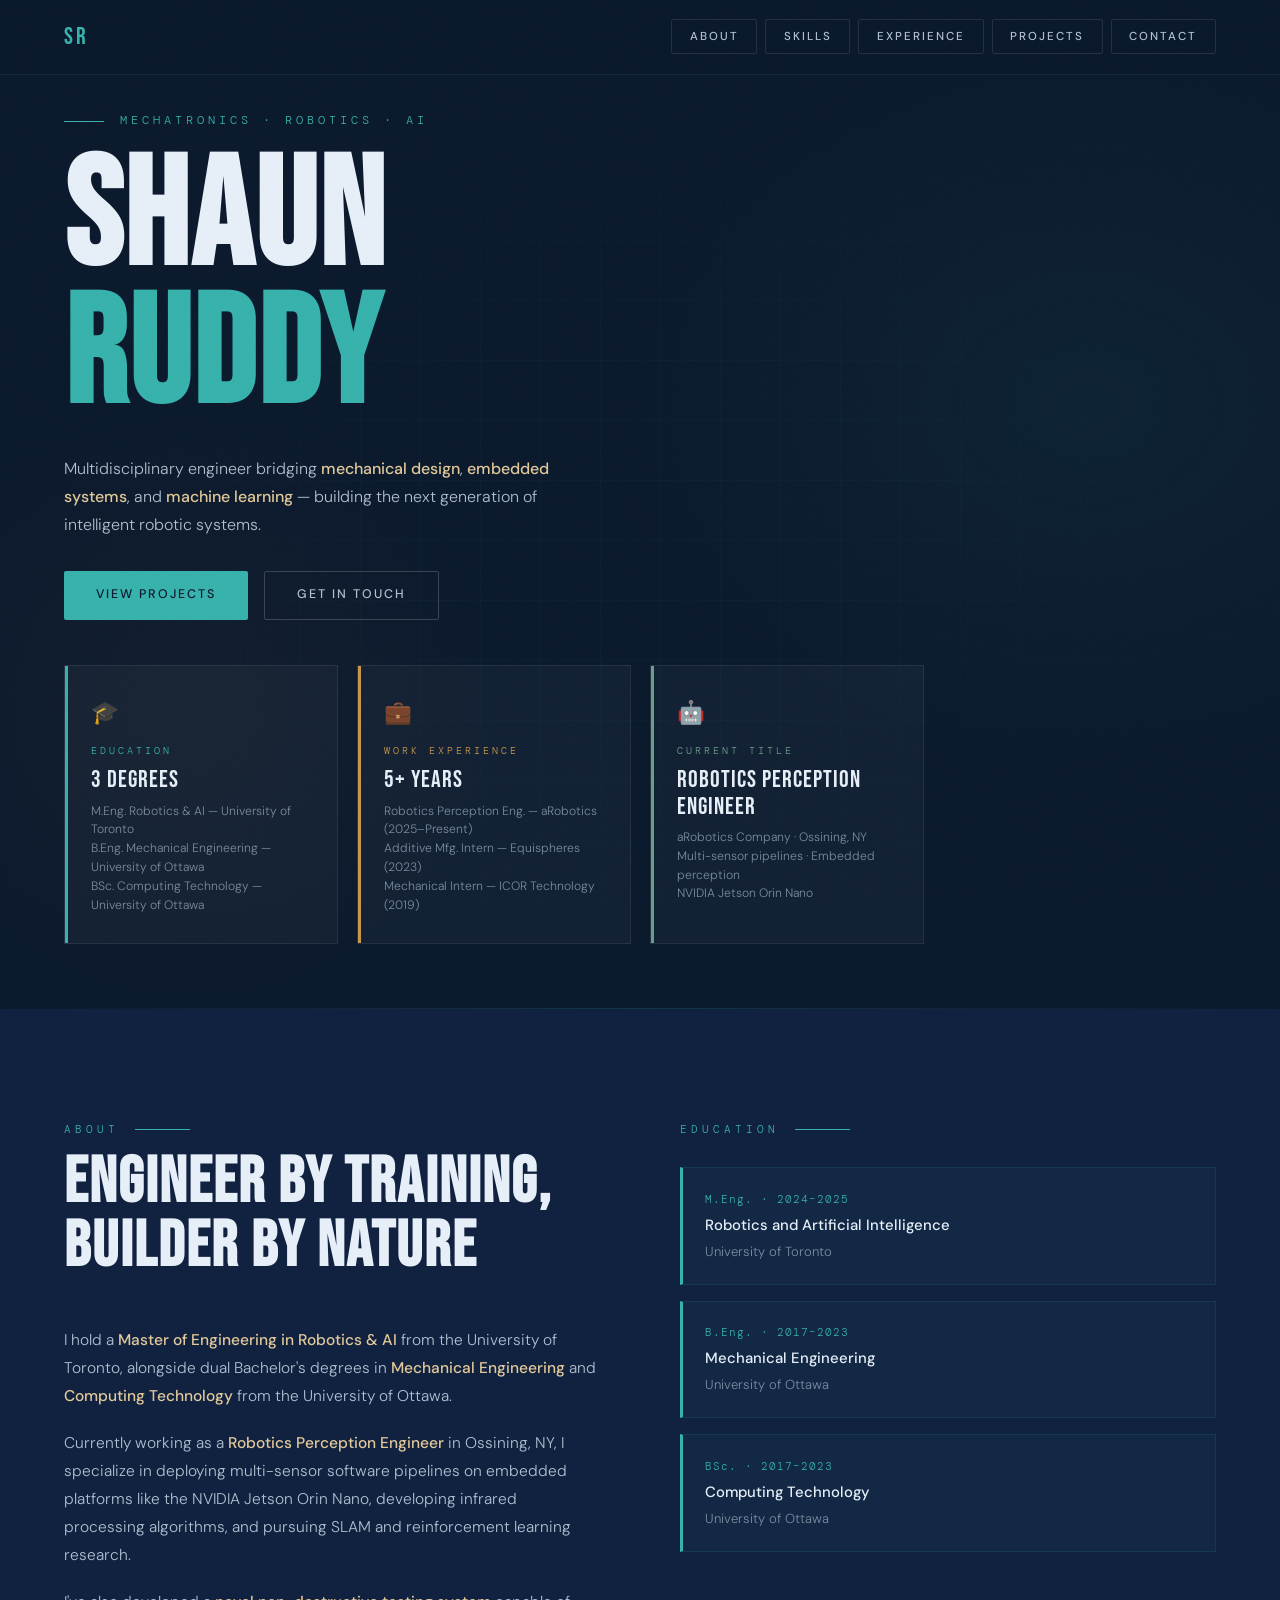
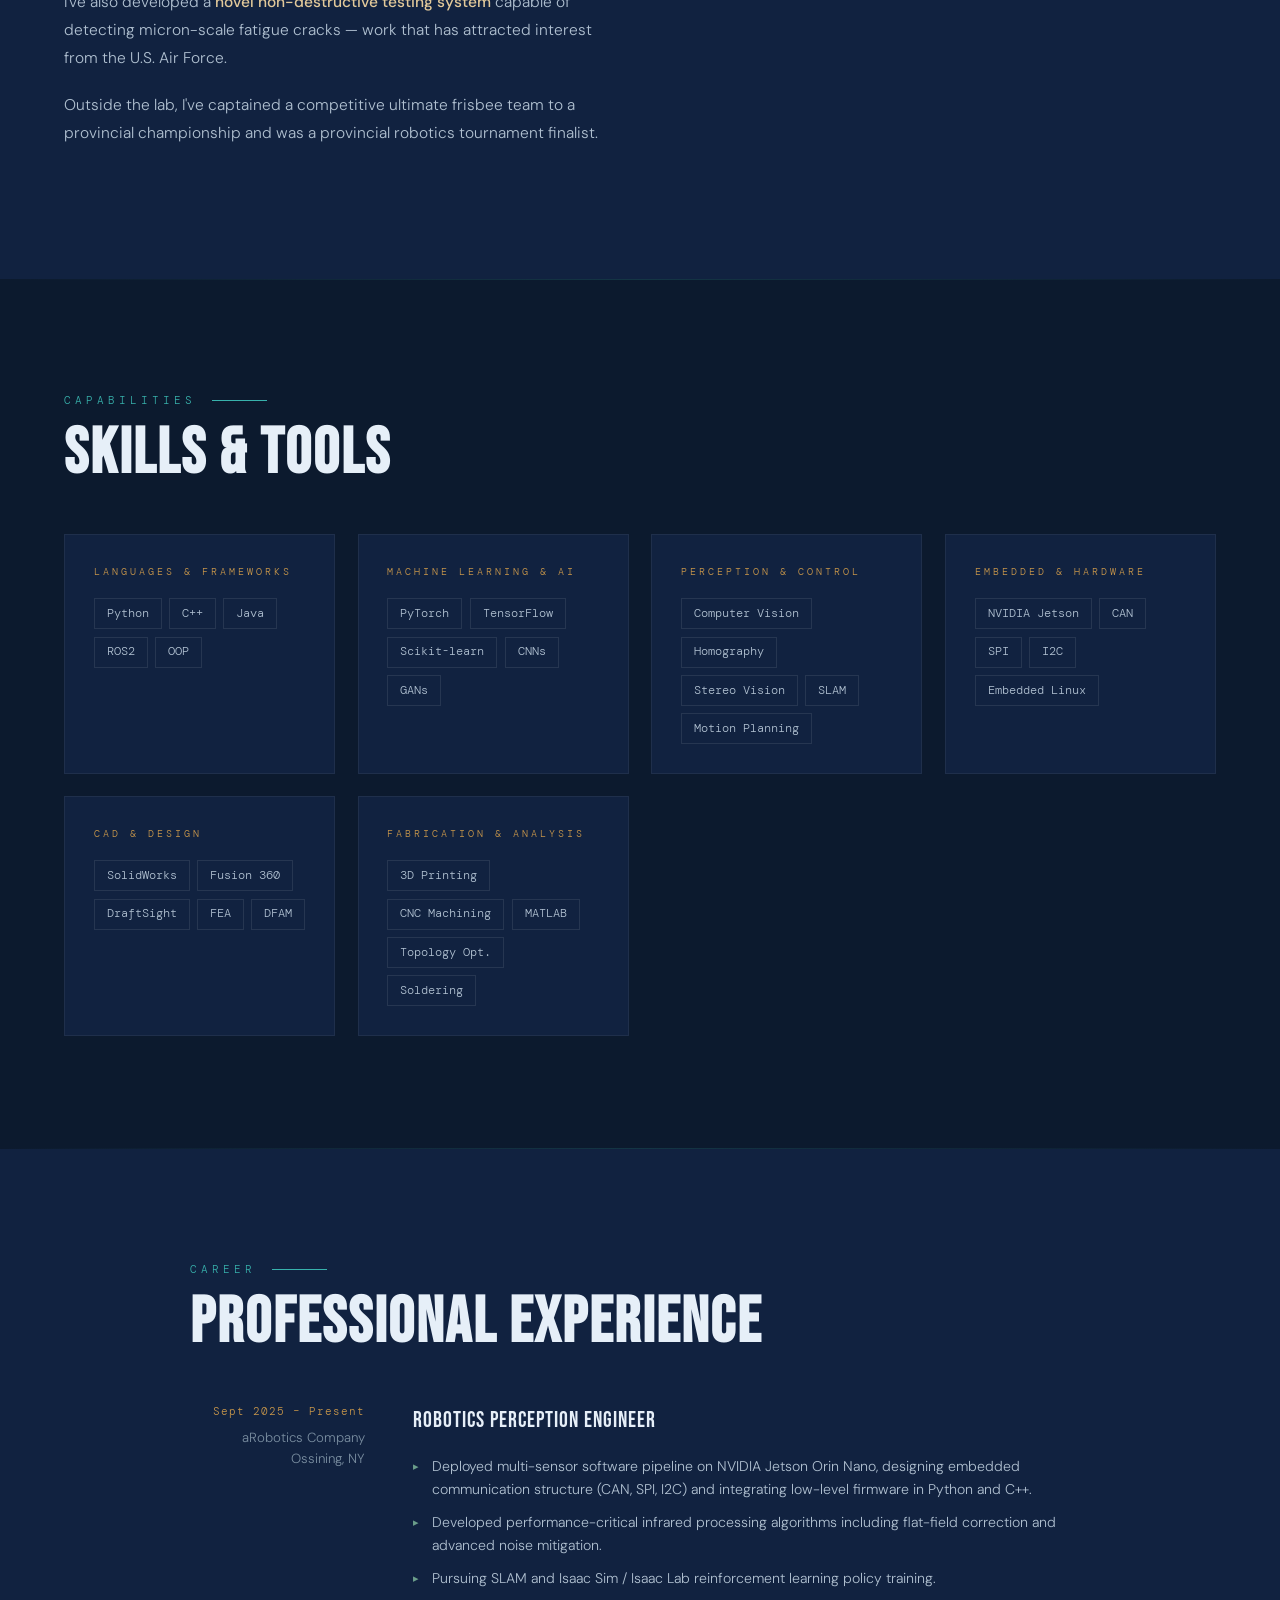
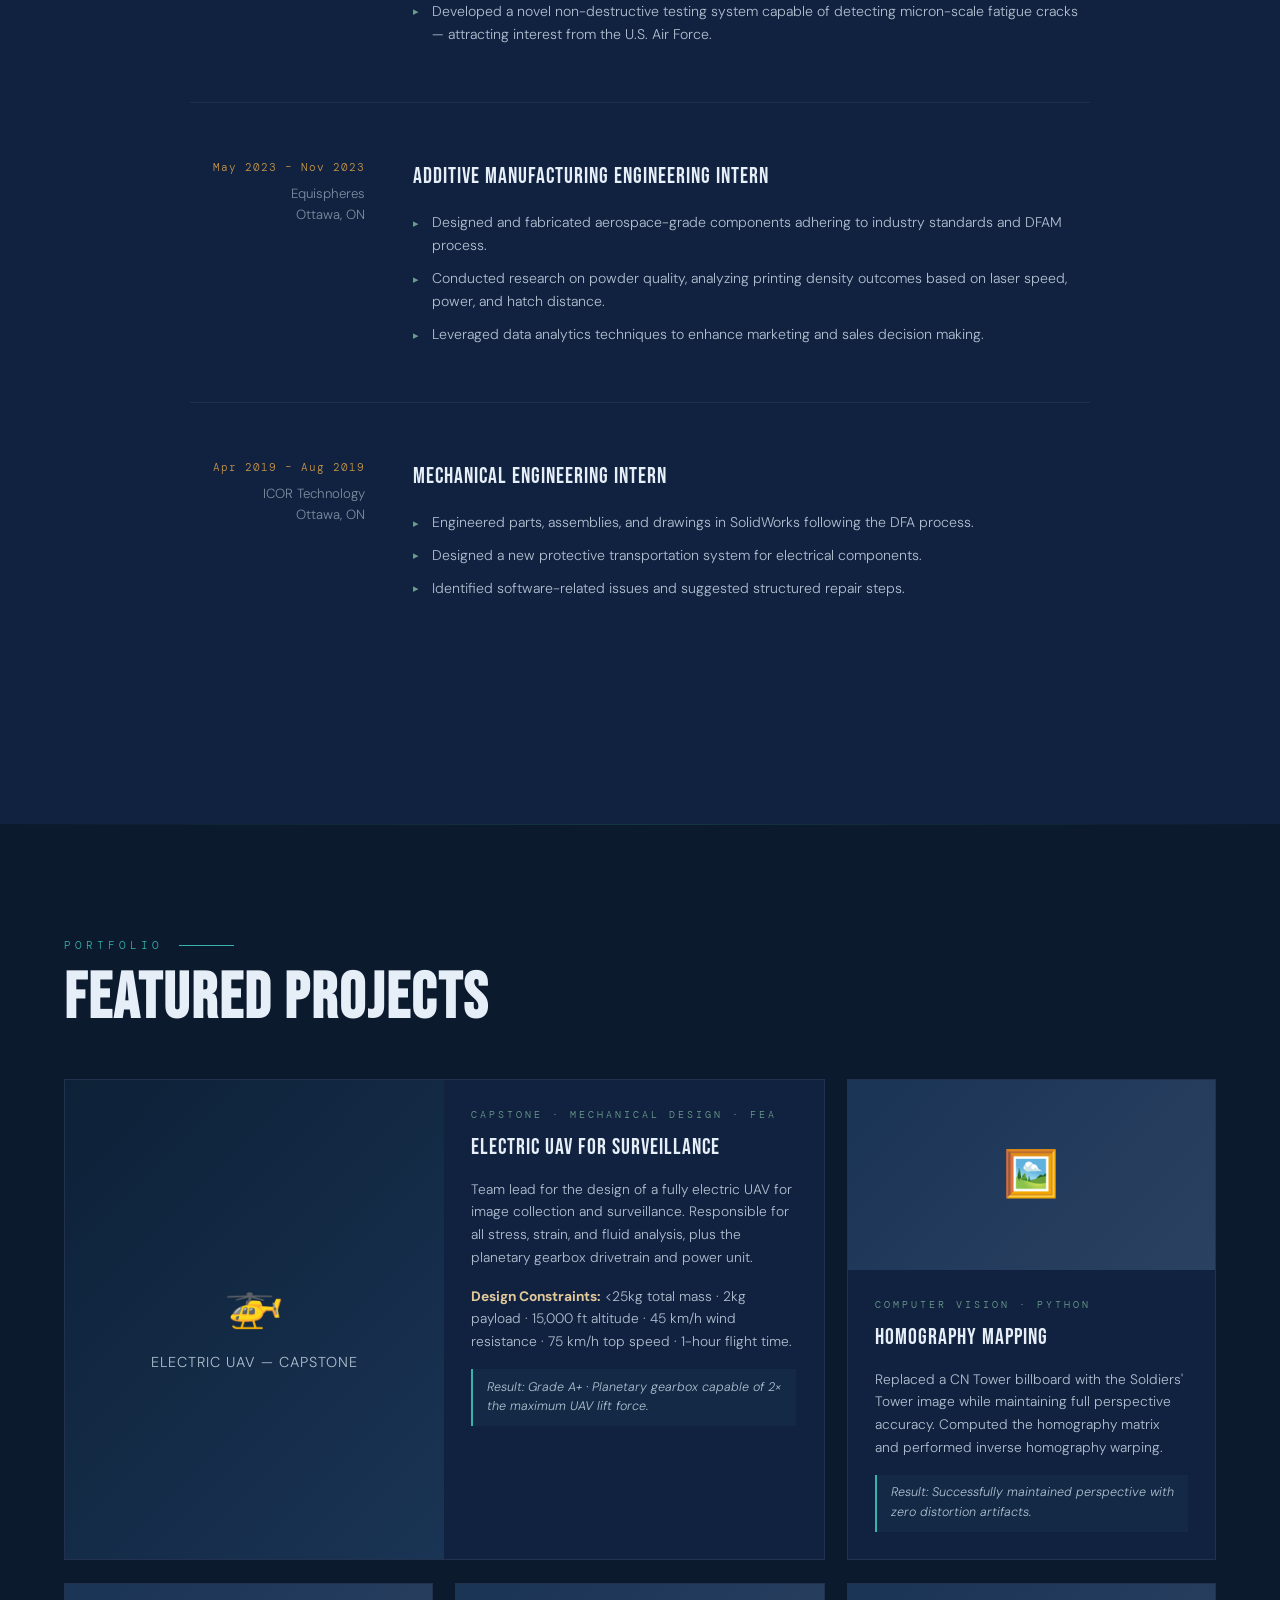
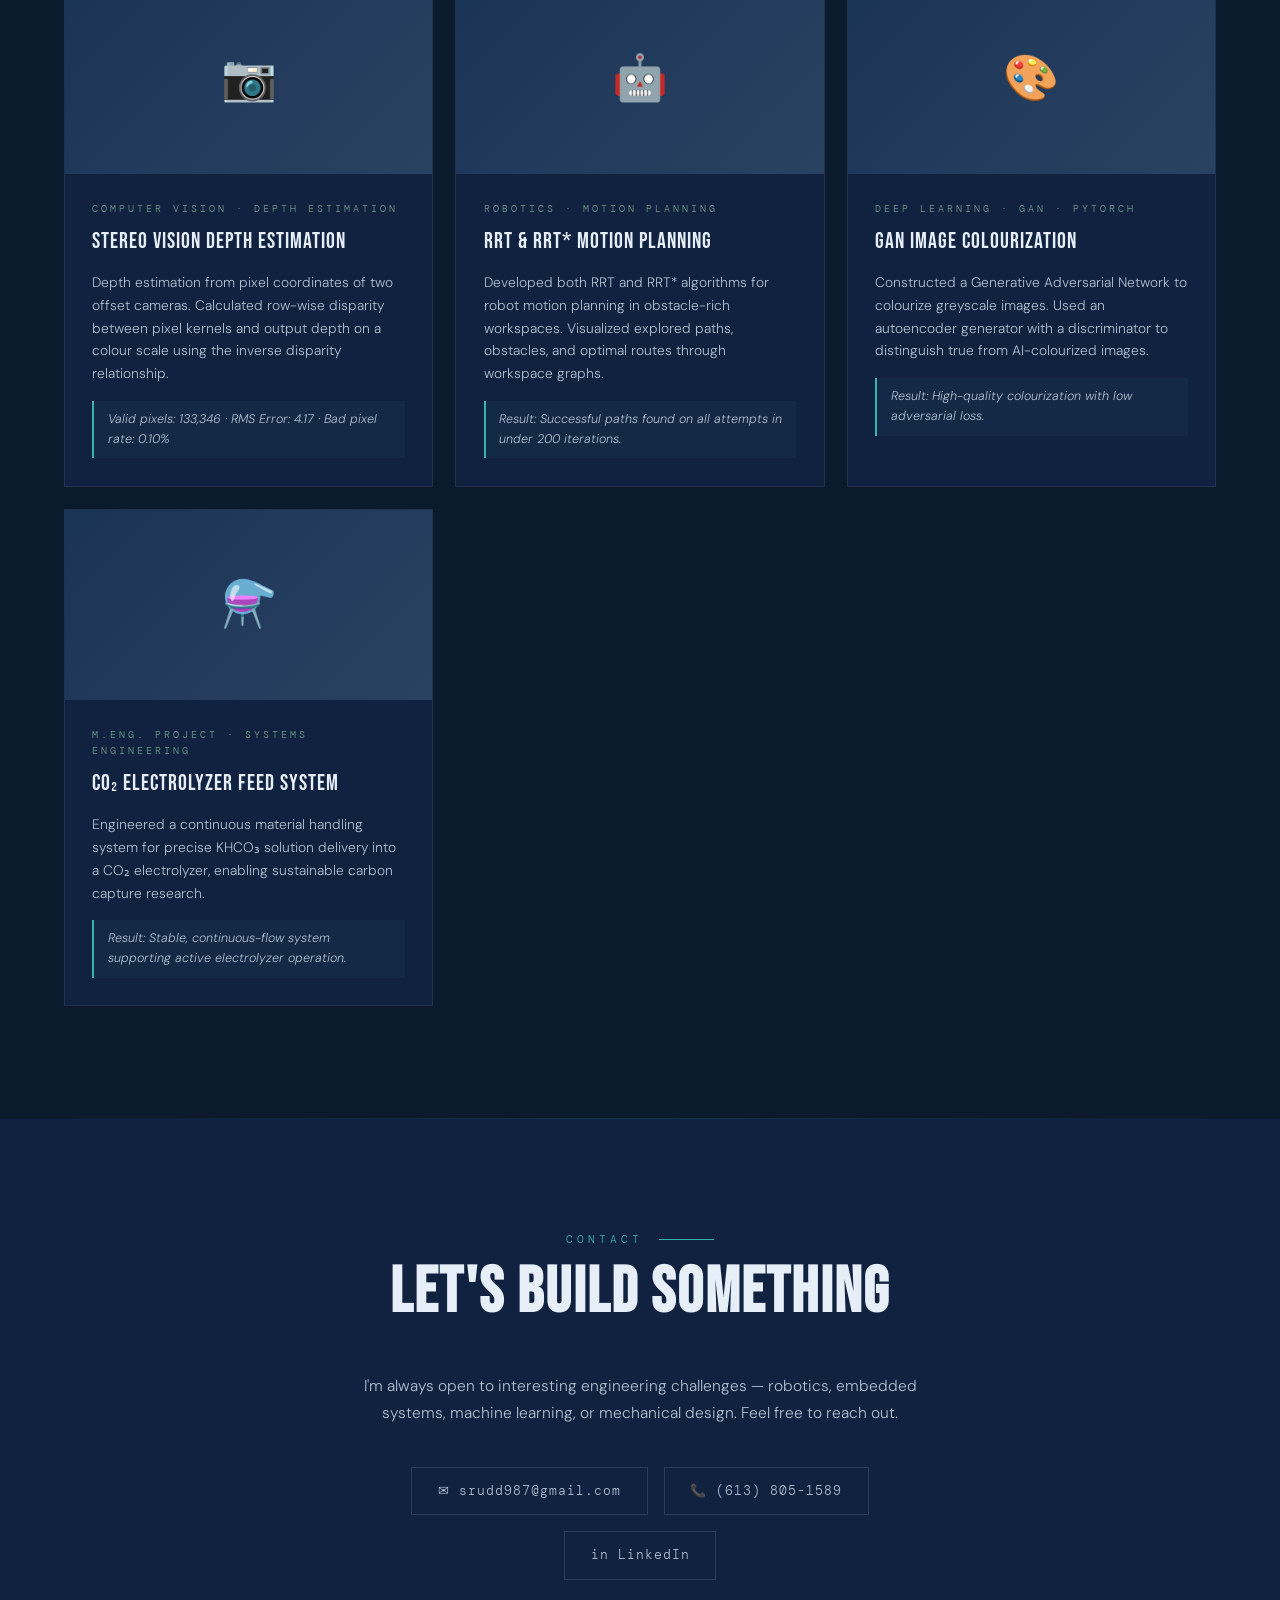
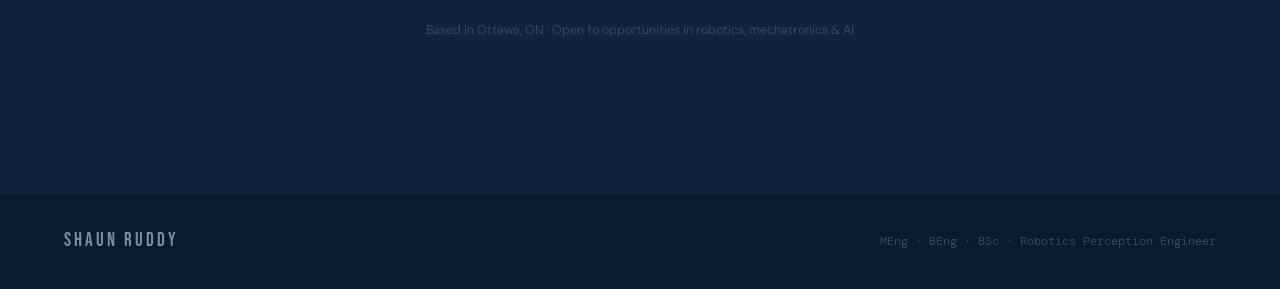
==== shaun_ruddy_portfolio.html @ 04bae4da "The code for my html website" ====
<!DOCTYPE html>
<html lang="en">
<head>
<meta charset="UTF-8">
<meta name="viewport" content="width=device-width, initial-scale=1.0">
<title>Shaun Ruddy — Engineering Portfolio</title>
<link href="https://fonts.googleapis.com/css2?family=Bebas+Neue&family=DM+Sans:ital,wght@0,300;0,400;0,500;0,700;1,300&family=DM+Mono:wght@400;500&display=swap" rel="stylesheet">
<style>
  :root {
    --navy:        #0c1a2e;
    --navy-mid:    #112240;
    --navy-light:  #1a3455;
    --steel:       #2b4162;
    --grey-dark:   #1c2535;
    --grey-mid:    #3d4f62;
    --grey-light:  #7a8ea0;
    --grey-pale:   #b0c0d0;
    --white:       #e6eff8;
    --teal:        #38b2ac;
    --teal-dim:    #1f7a76;
    --gold:        #c9974a;
    --gold-dim:    #8c6530;
    --sage:        #6b9e8a;
    --sage-dim:    #3e6b59;
    --warm:        #e2c99a;
  }

  *, *::before, *::after { box-sizing: border-box; margin: 0; padding: 0; }
  html { scroll-behavior: smooth; }

  body {
    background: var(--navy);
    color: var(--white);
    font-family: 'DM Sans', sans-serif;
    font-weight: 300;
    overflow-x: hidden;
    line-height: 1.6;
  }

  body::before {
    content: '';
    position: fixed; inset: 0;
    background-image: url("data:image/svg+xml,%3Csvg viewBox='0 0 256 256' xmlns='http://www.w3.org/2000/svg'%3E%3Cfilter id='n'%3E%3CfeTurbulence type='fractalNoise' baseFrequency='0.9' numOctaves='4' stitchTiles='stitch'/%3E%3C/filter%3E%3Crect width='100%25' height='100%25' filter='url(%23n)' opacity='0.03'/%3E%3C/svg%3E");
    pointer-events: none; z-index: 1000; opacity: 0.35;
  }

  /* ── NAV ── */
  nav {
    position: fixed; top: 0; left: 0; right: 0; z-index: 100;
    display: flex; justify-content: space-between; align-items: center;
    padding: 1.1rem 4rem;
    background: rgba(12,26,46,0.88);
    backdrop-filter: blur(14px);
    border-bottom: 1px solid rgba(56,178,172,0.12);
  }
  .nav-logo {
    font-family: 'Bebas Neue', sans-serif;
    font-size: 1.5rem; letter-spacing: 3px; color: var(--teal);
  }
  .nav-links { display: flex; gap: 0.5rem; list-style: none; }
  .nav-links a {
    display: inline-block;
    padding: 0.45rem 1.1rem;
    border: 1px solid rgba(255,255,255,0.1);
    border-radius: 2px;
    color: var(--grey-pale);
    text-decoration: none;
    font-size: 0.72rem; letter-spacing: 2px; text-transform: uppercase; font-weight: 500;
    transition: all 0.2s; background: transparent;
  }
  .nav-links a:hover {
    border-color: var(--teal); color: var(--teal);
    background: rgba(56,178,172,0.07);
  }

  /* ── HERO ── */
  #hero {
    min-height: 100vh;
    display: flex; flex-direction: column; justify-content: center;
    position: relative; overflow: hidden;
    padding: 7rem 4rem 4rem;
  }
  .hero-bg {
    position: absolute; inset: 0;
    background:
      radial-gradient(ellipse 55% 55% at 85% 40%, rgba(56,178,172,0.06) 0%, transparent 65%),
      radial-gradient(ellipse 40% 50% at 15% 70%, rgba(201,151,74,0.04) 0%, transparent 60%);
  }
  .hero-grid {
    position: absolute; inset: 0;
    background-image:
      linear-gradient(rgba(56,178,172,0.035) 1px, transparent 1px),
      linear-gradient(90deg, rgba(56,178,172,0.035) 1px, transparent 1px);
    background-size: 60px 60px;
    mask-image: radial-gradient(ellipse at center, black 25%, transparent 70%);
  }
  .hero-inner {
    position: relative; z-index: 2;
    display: flex; flex-direction: column;
    max-width: 1100px; width: 100%;
  }
  .hero-eyebrow {
    font-family: 'DM Mono', monospace;
    font-size: 0.72rem; letter-spacing: 4px;
    color: var(--teal); text-transform: uppercase;
    margin-bottom: 1.2rem;
    display: flex; align-items: center; gap: 1rem;
    opacity: 0; animation: fadeUp 0.8s 0.2s forwards;
  }
  .hero-eyebrow::before {
    content: ''; display: block; width: 40px; height: 1px; background: var(--teal);
  }
  h1 {
    font-family: 'Bebas Neue', sans-serif;
    font-size: clamp(5rem, 12vw, 10rem);
    line-height: 0.9; letter-spacing: 2px; color: var(--white);
    opacity: 0; animation: fadeUp 0.8s 0.4s forwards;
  }
  h1 span { color: var(--teal); display: block; }
  .hero-sub {
    margin-top: 1.8rem; font-size: 1rem; color: var(--grey-pale);
    max-width: 520px; line-height: 1.75;
    opacity: 0; animation: fadeUp 0.8s 0.6s forwards;
  }
  .hero-sub strong { color: var(--warm); font-weight: 500; }
  .hero-cta {
    margin-top: 2rem; display: flex; gap: 1rem;
    opacity: 0; animation: fadeUp 0.8s 0.8s forwards;
  }
  .btn {
    display: inline-flex; align-items: center; gap: 0.5rem;
    padding: 0.85rem 2rem; border-radius: 2px;
    font-size: 0.78rem; font-weight: 500; letter-spacing: 2px;
    text-transform: uppercase; text-decoration: none;
    transition: all 0.25s; cursor: pointer; border: none;
    font-family: 'DM Sans', sans-serif;
  }
  .btn-primary { background: var(--teal); color: var(--navy); }
  .btn-primary:hover {
    background: var(--warm); transform: translateY(-2px);
    box-shadow: 0 8px 28px rgba(56,178,172,0.25);
  }
  .btn-outline { background: transparent; color: var(--grey-pale); border: 1px solid rgba(255,255,255,0.18); }
  .btn-outline:hover { border-color: var(--gold); color: var(--gold); transform: translateY(-2px); }

  /* ── HERO STAT CARDS ── */
  .hero-cards {
    display: grid;
    grid-template-columns: repeat(3, 1fr);
    gap: 1.2rem;
    margin-top: 2.8rem;
    opacity: 0; animation: fadeUp 0.8s 1s forwards;
    max-width: 860px;
  }
  .hero-card {
    background: rgba(255,255,255,0.03);
    border: 1px solid rgba(255,255,255,0.08);
    padding: 1.8rem 1.6rem;
    position: relative; overflow: hidden;
    transition: border-color 0.25s, background 0.25s;
  }
  .hero-card::before {
    content: ''; position: absolute; top: 0; left: 0; width: 3px; height: 100%;
  }
  .hero-card.card-edu::before  { background: var(--teal); }
  .hero-card.card-exp::before  { background: var(--gold); }
  .hero-card.card-role::before { background: var(--sage); }
  .hero-card:hover { background: rgba(255,255,255,0.055); border-color: rgba(255,255,255,0.15); }
  .hc-icon { font-size: 1.4rem; margin-bottom: 0.8rem; display: block; }
  .hc-label {
    font-family: 'DM Mono', monospace;
    font-size: 0.62rem; letter-spacing: 3px; text-transform: uppercase;
    margin-bottom: 0.5rem;
  }
  .card-edu  .hc-label { color: var(--teal); }
  .card-exp  .hc-label { color: var(--gold); }
  .card-role .hc-label { color: var(--sage); }
  .hc-value {
    font-family: 'Bebas Neue', sans-serif;
    font-size: 1.5rem; letter-spacing: 1px; color: var(--white);
    line-height: 1.1; margin-bottom: 0.5rem;
  }
  .hc-detail { font-size: 0.76rem; color: var(--grey-light); line-height: 1.55; }

  /* ── SECTIONS ── */
  section { padding: 7rem 4rem; position: relative; }
  .section-label {
    font-family: 'DM Mono', monospace;
    font-size: 0.68rem; letter-spacing: 4px; color: var(--teal);
    text-transform: uppercase;
    display: flex; align-items: center; gap: 1rem; margin-bottom: 0.8rem;
  }
  .section-label::after { content: ''; flex: 1; max-width: 55px; height: 1px; background: var(--teal); }
  h2 {
    font-family: 'Bebas Neue', sans-serif;
    font-size: clamp(2.5rem, 5vw, 4rem); letter-spacing: 2px; line-height: 1;
    margin-bottom: 3rem; color: var(--white);
  }

  /* ── ABOUT ── */
  #about { background: var(--navy-mid); }
  .about-grid {
    display: grid; grid-template-columns: 1fr 1fr;
    gap: 5rem; align-items: start; max-width: 1200px; margin: 0 auto;
  }
  .about-text p { color: var(--grey-pale); margin-bottom: 1.2rem; font-size: 0.97rem; line-height: 1.8; }
  .about-text p strong { color: var(--warm); font-weight: 500; }
  .edu-cards { display: flex; flex-direction: column; gap: 1rem; }
  .edu-card {
    background: rgba(56,178,172,0.04); border: 1px solid rgba(56,178,172,0.12);
    border-left: 3px solid var(--teal); padding: 1.4rem; transition: background 0.2s;
  }
  .edu-card:hover { background: rgba(56,178,172,0.08); }
  .edu-degree { font-size: 0.7rem; font-family: 'DM Mono', monospace; color: var(--teal); letter-spacing: 1px; margin-bottom: 0.3rem; }
  .edu-title { font-weight: 500; color: var(--white); font-size: 0.93rem; }
  .edu-school { color: var(--grey-light); font-size: 0.82rem; margin-top: 0.2rem; }

  /* ── SKILLS ── */
  #skills { background: var(--navy); }
  .skills-container { max-width: 1200px; margin: 0 auto; }
  .skills-grid { display: grid; grid-template-columns: repeat(auto-fit, minmax(255px,1fr)); gap: 1.4rem; }
  .skill-group {
    background: var(--navy-mid); border: 1px solid rgba(255,255,255,0.06);
    padding: 1.8rem; transition: border-color 0.2s, transform 0.2s;
  }
  .skill-group:hover { border-color: rgba(56,178,172,0.22); transform: translateY(-3px); }
  .skill-group-title {
    font-family: 'DM Mono', monospace; font-size: 0.65rem;
    letter-spacing: 3px; text-transform: uppercase; color: var(--gold); margin-bottom: 1.1rem;
  }
  .skill-tags { display: flex; flex-wrap: wrap; gap: 0.45rem; }
  .tag {
    display: inline-block; padding: 0.3rem 0.75rem;
    border: 1px solid rgba(255,255,255,0.09);
    font-size: 0.76rem; color: var(--grey-pale); font-family: 'DM Mono', monospace;
    transition: all 0.2s;
  }
  .tag:hover { border-color: var(--teal); color: var(--teal); }

  /* ── EXPERIENCE ── */
  #experience { background: var(--navy-mid); }
  .exp-container { max-width: 900px; margin: 0 auto; }
  .exp-item {
    display: grid; grid-template-columns: 175px 1fr;
    gap: 3rem; margin-bottom: 3.5rem; padding-bottom: 3.5rem;
    border-bottom: 1px solid rgba(255,255,255,0.06);
  }
  .exp-item:last-child { border-bottom: none; }
  .exp-meta { text-align: right; }
  .exp-date { font-family: 'DM Mono', monospace; font-size: 0.68rem; color: var(--gold); letter-spacing: 1px; margin-bottom: 0.4rem; }
  .exp-company { font-size: 0.83rem; color: var(--grey-light); }
  .exp-role { font-family: 'Bebas Neue', sans-serif; font-size: 1.4rem; letter-spacing: 1px; margin-bottom: 1rem; color: var(--white); }
  .exp-bullets { list-style: none; display: flex; flex-direction: column; gap: 0.6rem; }
  .exp-bullets li { color: var(--grey-pale); font-size: 0.88rem; line-height: 1.65; padding-left: 1.2rem; position: relative; }
  .exp-bullets li::before { content: '▸'; position: absolute; left: 0; color: var(--sage); font-size: 0.68rem; top: 0.22rem; }

  /* ── PROJECTS ── */
  #projects { background: var(--navy); }
  .projects-container { max-width: 1300px; margin: 0 auto; }
  .projects-grid { display: grid; grid-template-columns: repeat(auto-fit, minmax(330px,1fr)); gap: 1.4rem; }
  .project-card {
    background: var(--navy-mid); border: 1px solid rgba(255,255,255,0.07);
    overflow: hidden; transition: transform 0.3s, border-color 0.3s, box-shadow 0.3s;
  }
  .project-card:hover { transform: translateY(-6px); border-color: rgba(56,178,172,0.28); box-shadow: 0 20px 55px rgba(0,0,0,0.38); }
  .project-img-placeholder {
    width: 100%; height: 190px;
    background: linear-gradient(135deg, var(--navy-light) 0%, var(--steel) 100%);
    display: flex; align-items: center; justify-content: center; font-size: 2.8rem;
  }
  .project-body { padding: 1.7rem; }
  .project-tag { font-family: 'DM Mono', monospace; font-size: 0.62rem; letter-spacing: 3px; color: var(--sage); text-transform: uppercase; margin-bottom: 0.5rem; }
  .project-title { font-family: 'Bebas Neue', sans-serif; font-size: 1.35rem; letter-spacing: 1px; color: var(--white); margin-bottom: 0.75rem; }
  .project-desc { color: var(--grey-pale); font-size: 0.86rem; line-height: 1.65; margin-bottom: 1rem; }
  .project-result { background: rgba(56,178,172,0.05); border-left: 2px solid var(--teal); padding: 0.55rem 0.85rem; font-size: 0.78rem; color: var(--grey-pale); font-style: italic; }
  .project-card.wide { grid-column: span 2; display: grid; grid-template-columns: 1fr 1fr; }
  .project-card.wide .project-img-placeholder { height: 100%; min-height: 220px; }

  /* ── CONTACT ── */
  #contact { background: var(--navy-mid); text-align: center; }
  .contact-inner { max-width: 600px; margin: 0 auto; }
  .contact-inner p { color: var(--grey-pale); margin-bottom: 2.5rem; font-size: 0.97rem; line-height: 1.75; }
  .contact-links { display: flex; flex-wrap: wrap; justify-content: center; gap: 1rem; margin-bottom: 2.5rem; }
  .contact-link {
    display: flex; align-items: center; gap: 0.6rem;
    padding: 0.8rem 1.6rem; border: 1px solid rgba(255,255,255,0.12);
    color: var(--grey-pale); text-decoration: none;
    font-size: 0.8rem; font-family: 'DM Mono', monospace; letter-spacing: 1px;
    transition: all 0.2s;
  }
  .contact-link:hover { border-color: var(--gold); color: var(--gold); background: rgba(201,151,74,0.05); }

  /* ── FOOTER ── */
  footer {
    background: var(--navy); padding: 2rem 4rem;
    display: flex; justify-content: space-between; align-items: center;
    border-top: 1px solid rgba(255,255,255,0.05);
  }
  .footer-name { font-family: 'Bebas Neue', sans-serif; font-size: 1.2rem; letter-spacing: 3px; color: var(--grey-light); }
  .footer-copy { font-size: 0.72rem; color: var(--grey-mid); font-family: 'DM Mono', monospace; }

  .divider { width: 100%; height: 1px; background: linear-gradient(to right, transparent, rgba(56,178,172,0.18), transparent); }

  /* ── ANIMATIONS ── */
  @keyframes fadeUp {
    from { opacity: 0; transform: translateY(28px); }
    to   { opacity: 1; transform: translateY(0); }
  }
  .reveal { opacity: 0; transform: translateY(22px); transition: opacity 0.7s ease, transform 0.7s ease; }
  .reveal.visible { opacity: 1; transform: none; }

  /* ── RESPONSIVE ── */
  @media (max-width: 850px) {
    nav { padding: 1rem 1.5rem; }
    section { padding: 5rem 1.5rem; }
    #hero { padding: 6rem 1.5rem 3rem; }
    .about-grid { grid-template-columns: 1fr; gap: 3rem; }
    .exp-item { grid-template-columns: 1fr; gap: 0.5rem; }
    .exp-meta { text-align: left; }
    .hero-cards { grid-template-columns: 1fr; }
    .project-card.wide { grid-column: span 1; grid-template-columns: 1fr; }
    .project-card.wide .project-img-placeholder { height: 190px; }
    footer { flex-direction: column; gap: 1rem; text-align: center; }
    .nav-links { gap: 0.3rem; }
    .nav-links a { padding: 0.4rem 0.7rem; font-size: 0.65rem; }
  }
</style>
</head>
<body>

<!-- NAV -->
<nav>
  <div class="nav-logo">SR</div>
  <ul class="nav-links">
    <li><a href="#about">About</a></li>
    <li><a href="#skills">Skills</a></li>
    <li><a href="#experience">Experience</a></li>
    <li><a href="#projects">Projects</a></li>
    <li><a href="#contact">Contact</a></li>
  </ul>
</nav>

<!-- HERO -->
<section id="hero">
  <div class="hero-bg"></div>
  <div class="hero-grid"></div>
  <div class="hero-inner">
    <div class="hero-eyebrow">Mechatronics · Robotics · AI</div>
    <h1>Shaun<span>Ruddy</span></h1>
    <p class="hero-sub">Multidisciplinary engineer bridging <strong>mechanical design</strong>, <strong>embedded systems</strong>, and <strong>machine learning</strong> — building the next generation of intelligent robotic systems.</p>

    <div class="hero-cta">
      <a href="#projects" class="btn btn-primary">View Projects</a>
      <a href="#contact" class="btn btn-outline">Get in Touch</a>
    </div>

    <div class="hero-cards">
      <div class="hero-card card-edu">
        <span class="hc-icon">🎓</span>
        <div class="hc-label">Education</div>
        <div class="hc-value">3 Degrees</div>
        <div class="hc-detail">
          M.Eng. Robotics &amp; AI — University of Toronto<br>
          B.Eng. Mechanical Engineering — University of Ottawa<br>
          BSc. Computing Technology — University of Ottawa
        </div>
      </div>
      <div class="hero-card card-exp">
        <span class="hc-icon">💼</span>
        <div class="hc-label">Work Experience</div>
        <div class="hc-value">5+ Years</div>
        <div class="hc-detail">
          Robotics Perception Eng. — aRobotics (2025–Present)<br>
          Additive Mfg. Intern — Equispheres (2023)<br>
          Mechanical Intern — ICOR Technology (2019)
        </div>
      </div>
      <div class="hero-card card-role">
        <span class="hc-icon">🤖</span>
        <div class="hc-label">Current Title</div>
        <div class="hc-value">Robotics Perception Engineer</div>
        <div class="hc-detail">
          aRobotics Company · Ossining, NY<br>
          Multi-sensor pipelines · Embedded perception<br>
          NVIDIA Jetson Orin Nano
        </div>
      </div>
    </div>
  </div>
</section>

<div class="divider"></div>

<!-- ABOUT -->
<section id="about">
  <div class="about-grid">
    <div class="about-text reveal">
      <div class="section-label">About</div>
      <h2>Engineer by Training,<br>Builder by Nature</h2>
      <p>I hold a <strong>Master of Engineering in Robotics &amp; AI</strong> from the University of Toronto, alongside dual Bachelor's degrees in <strong>Mechanical Engineering</strong> and <strong>Computing Technology</strong> from the University of Ottawa.</p>
      <p>Currently working as a <strong>Robotics Perception Engineer</strong> in Ossining, NY, I specialize in deploying multi-sensor software pipelines on embedded platforms like the NVIDIA Jetson Orin Nano, developing infrared processing algorithms, and pursuing SLAM and reinforcement learning research.</p>
      <p>I've also developed a <strong>novel non-destructive testing system</strong> capable of detecting micron-scale fatigue cracks — work that has attracted interest from the U.S. Air Force.</p>
      <p>Outside the lab, I've captained a competitive ultimate frisbee team to a provincial championship and was a provincial robotics tournament finalist.</p>
    </div>
    <div class="edu-cards reveal">
      <div class="section-label">Education</div>
      <div class="edu-card">
        <div class="edu-degree">M.Eng. · 2024–2025</div>
        <div class="edu-title">Robotics and Artificial Intelligence</div>
        <div class="edu-school">University of Toronto</div>
      </div>
      <div class="edu-card">
        <div class="edu-degree">B.Eng. · 2017–2023</div>
        <div class="edu-title">Mechanical Engineering</div>
        <div class="edu-school">University of Ottawa</div>
      </div>
      <div class="edu-card">
        <div class="edu-degree">BSc. · 2017–2023</div>
        <div class="edu-title">Computing Technology</div>
        <div class="edu-school">University of Ottawa</div>
      </div>
    </div>
  </div>
</section>

<div class="divider"></div>

<!-- SKILLS -->
<section id="skills">
  <div class="skills-container">
    <div class="section-label">Capabilities</div>
    <h2>Skills &amp; Tools</h2>
    <div class="skills-grid reveal">
      <div class="skill-group">
        <div class="skill-group-title">Languages &amp; Frameworks</div>
        <div class="skill-tags">
          <span class="tag">Python</span><span class="tag">C++</span>
          <span class="tag">Java</span><span class="tag">ROS2</span><span class="tag">OOP</span>
        </div>
      </div>
      <div class="skill-group">
        <div class="skill-group-title">Machine Learning &amp; AI</div>
        <div class="skill-tags">
          <span class="tag">PyTorch</span><span class="tag">TensorFlow</span>
          <span class="tag">Scikit-learn</span><span class="tag">CNNs</span><span class="tag">GANs</span>
        </div>
      </div>
      <div class="skill-group">
        <div class="skill-group-title">Perception &amp; Control</div>
        <div class="skill-tags">
          <span class="tag">Computer Vision</span><span class="tag">Homography</span>
          <span class="tag">Stereo Vision</span><span class="tag">SLAM</span><span class="tag">Motion Planning</span>
        </div>
      </div>
      <div class="skill-group">
        <div class="skill-group-title">Embedded &amp; Hardware</div>
        <div class="skill-tags">
          <span class="tag">NVIDIA Jetson</span><span class="tag">CAN</span>
          <span class="tag">SPI</span><span class="tag">I2C</span><span class="tag">Embedded Linux</span>
        </div>
      </div>
      <div class="skill-group">
        <div class="skill-group-title">CAD &amp; Design</div>
        <div class="skill-tags">
          <span class="tag">SolidWorks</span><span class="tag">Fusion 360</span>
          <span class="tag">DraftSight</span><span class="tag">FEA</span><span class="tag">DFAM</span>
        </div>
      </div>
      <div class="skill-group">
        <div class="skill-group-title">Fabrication &amp; Analysis</div>
        <div class="skill-tags">
          <span class="tag">3D Printing</span><span class="tag">CNC Machining</span>
          <span class="tag">MATLAB</span><span class="tag">Topology Opt.</span><span class="tag">Soldering</span>
        </div>
      </div>
    </div>
  </div>
</section>

<div class="divider"></div>

<!-- EXPERIENCE -->
<section id="experience">
  <div class="exp-container">
    <div class="section-label">Career</div>
    <h2>Professional Experience</h2>
    <div class="exp-item reveal">
      <div class="exp-meta">
        <div class="exp-date">Sept 2025 – Present</div>
        <div class="exp-company">aRobotics Company<br>Ossining, NY</div>
      </div>
      <div>
        <div class="exp-role">Robotics Perception Engineer</div>
        <ul class="exp-bullets">
          <li>Deployed multi-sensor software pipeline on NVIDIA Jetson Orin Nano, designing embedded communication structure (CAN, SPI, I2C) and integrating low-level firmware in Python and C++.</li>
          <li>Developed performance-critical infrared processing algorithms including flat-field correction and advanced noise mitigation.</li>
          <li>Pursuing SLAM and Isaac Sim / Isaac Lab reinforcement learning policy training.</li>
          <li>Developed a novel non-destructive testing system capable of detecting micron-scale fatigue cracks — attracting interest from the U.S. Air Force.</li>
        </ul>
      </div>
    </div>
    <div class="exp-item reveal">
      <div class="exp-meta">
        <div class="exp-date">May 2023 – Nov 2023</div>
        <div class="exp-company">Equispheres<br>Ottawa, ON</div>
      </div>
      <div>
        <div class="exp-role">Additive Manufacturing Engineering Intern</div>
        <ul class="exp-bullets">
          <li>Designed and fabricated aerospace-grade components adhering to industry standards and DFAM process.</li>
          <li>Conducted research on powder quality, analyzing printing density outcomes based on laser speed, power, and hatch distance.</li>
          <li>Leveraged data analytics techniques to enhance marketing and sales decision making.</li>
        </ul>
      </div>
    </div>
    <div class="exp-item reveal">
      <div class="exp-meta">
        <div class="exp-date">Apr 2019 – Aug 2019</div>
        <div class="exp-company">ICOR Technology<br>Ottawa, ON</div>
      </div>
      <div>
        <div class="exp-role">Mechanical Engineering Intern</div>
        <ul class="exp-bullets">
          <li>Engineered parts, assemblies, and drawings in SolidWorks following the DFA process.</li>
          <li>Designed a new protective transportation system for electrical components.</li>
          <li>Identified software-related issues and suggested structured repair steps.</li>
        </ul>
      </div>
    </div>
  </div>
</section>

<div class="divider"></div>

<!-- PROJECTS -->
<section id="projects">
  <div class="projects-container">
    <div class="section-label">Portfolio</div>
    <h2>Featured Projects</h2>
    <div class="projects-grid">
      <div class="project-card wide reveal">
        <div class="project-img-placeholder" style="background:linear-gradient(135deg,#0d2137 0%,#1a3455 100%);font-size:0.9rem;color:var(--grey-pale);letter-spacing:1px;flex-direction:column;gap:0.6rem;">
          <span style="font-size:3rem">🚁</span>ELECTRIC UAV — CAPSTONE
        </div>
        <div class="project-body">
          <div class="project-tag">Capstone · Mechanical Design · FEA</div>
          <div class="project-title">Electric UAV for Surveillance</div>
          <p class="project-desc">Team lead for the design of a fully electric UAV for image collection and surveillance. Responsible for all stress, strain, and fluid analysis, plus the planetary gearbox drivetrain and power unit.</p>
          <p class="project-desc"><strong style="color:var(--warm)">Design Constraints:</strong> &lt;25kg total mass · 2kg payload · 15,000 ft altitude · 45 km/h wind resistance · 75 km/h top speed · 1-hour flight time.</p>
          <div class="project-result">Result: Grade A+ · Planetary gearbox capable of 2× the maximum UAV lift force.</div>
        </div>
      </div>
      <div class="project-card reveal">
        <div class="project-img-placeholder">🖼️</div>
        <div class="project-body">
          <div class="project-tag">Computer Vision · Python</div>
          <div class="project-title">Homography Mapping</div>
          <p class="project-desc">Replaced a CN Tower billboard with the Soldiers' Tower image while maintaining full perspective accuracy. Computed the homography matrix and performed inverse homography warping.</p>
          <div class="project-result">Result: Successfully maintained perspective with zero distortion artifacts.</div>
        </div>
      </div>
      <div class="project-card reveal">
        <div class="project-img-placeholder">📷</div>
        <div class="project-body">
          <div class="project-tag">Computer Vision · Depth Estimation</div>
          <div class="project-title">Stereo Vision Depth Estimation</div>
          <p class="project-desc">Depth estimation from pixel coordinates of two offset cameras. Calculated row-wise disparity between pixel kernels and output depth on a colour scale using the inverse disparity relationship.</p>
          <div class="project-result">Valid pixels: 133,346 · RMS Error: 4.17 · Bad pixel rate: 0.10%</div>
        </div>
      </div>
      <div class="project-card reveal">
        <div class="project-img-placeholder">🤖</div>
        <div class="project-body">
          <div class="project-tag">Robotics · Motion Planning</div>
          <div class="project-title">RRT &amp; RRT* Motion Planning</div>
          <p class="project-desc">Developed both RRT and RRT* algorithms for robot motion planning in obstacle-rich workspaces. Visualized explored paths, obstacles, and optimal routes through workspace graphs.</p>
          <div class="project-result">Result: Successful paths found on all attempts in under 200 iterations.</div>
        </div>
      </div>
      <div class="project-card reveal">
        <div class="project-img-placeholder">🎨</div>
        <div class="project-body">
          <div class="project-tag">Deep Learning · GAN · PyTorch</div>
          <div class="project-title">GAN Image Colourization</div>
          <p class="project-desc">Constructed a Generative Adversarial Network to colourize greyscale images. Used an autoencoder generator with a discriminator to distinguish true from AI-colourized images.</p>
          <div class="project-result">Result: High-quality colourization with low adversarial loss.</div>
        </div>
      </div>
      <div class="project-card reveal">
        <div class="project-img-placeholder">⚗️</div>
        <div class="project-body">
          <div class="project-tag">M.Eng. Project · Systems Engineering</div>
          <div class="project-title">CO₂ Electrolyzer Feed System</div>
          <p class="project-desc">Engineered a continuous material handling system for precise KHCO₃ solution delivery into a CO₂ electrolyzer, enabling sustainable carbon capture research.</p>
          <div class="project-result">Result: Stable, continuous-flow system supporting active electrolyzer operation.</div>
        </div>
      </div>
    </div>
  </div>
</section>

<div class="divider"></div>

<!-- CONTACT -->
<section id="contact">
  <div class="contact-inner">
    <div class="section-label" style="justify-content:center">Contact</div>
    <h2>Let's Build Something</h2>
    <p>I'm always open to interesting engineering challenges — robotics, embedded systems, machine learning, or mechanical design. Feel free to reach out.</p>
    <div class="contact-links reveal">
      <a href="mailto:srudd987@gmail.com" class="contact-link">✉ srudd987@gmail.com</a>
      <a href="tel:6138051589" class="contact-link">📞 (613) 805-1589</a>
      <a href="https://www.linkedin.com/in/shaun-ruddy-02a656178" target="_blank" class="contact-link">in LinkedIn</a>
    </div>
    <p style="font-size:0.78rem;color:var(--grey-mid)">Based in Ottawa, ON · Open to opportunities in robotics, mechatronics &amp; AI</p>
  </div>
</section>

<!-- FOOTER -->
<footer>
  <div class="footer-name">Shaun Ruddy</div>
  <div class="footer-copy">MEng · BEng · BSc · Robotics Perception Engineer</div>
</footer>

<script>
  const reveals = document.querySelectorAll('.reveal');
  const observer = new IntersectionObserver((entries) => {
    entries.forEach((entry, i) => {
      if (entry.isIntersecting) {
        setTimeout(() => entry.target.classList.add('visible'), i * 75);
        observer.unobserve(entry.target);
      }
    });
  }, { threshold: 0.08 });
  reveals.forEach(el => observer.observe(el));

  document.querySelectorAll('.skills-grid, .projects-grid, .edu-cards').forEach(grid => {
    grid.querySelectorAll('.reveal').forEach((el, i) => {
      el.style.transitionDelay = `${i * 0.07}s`;
    });
  });
</script>
</body>
</html>
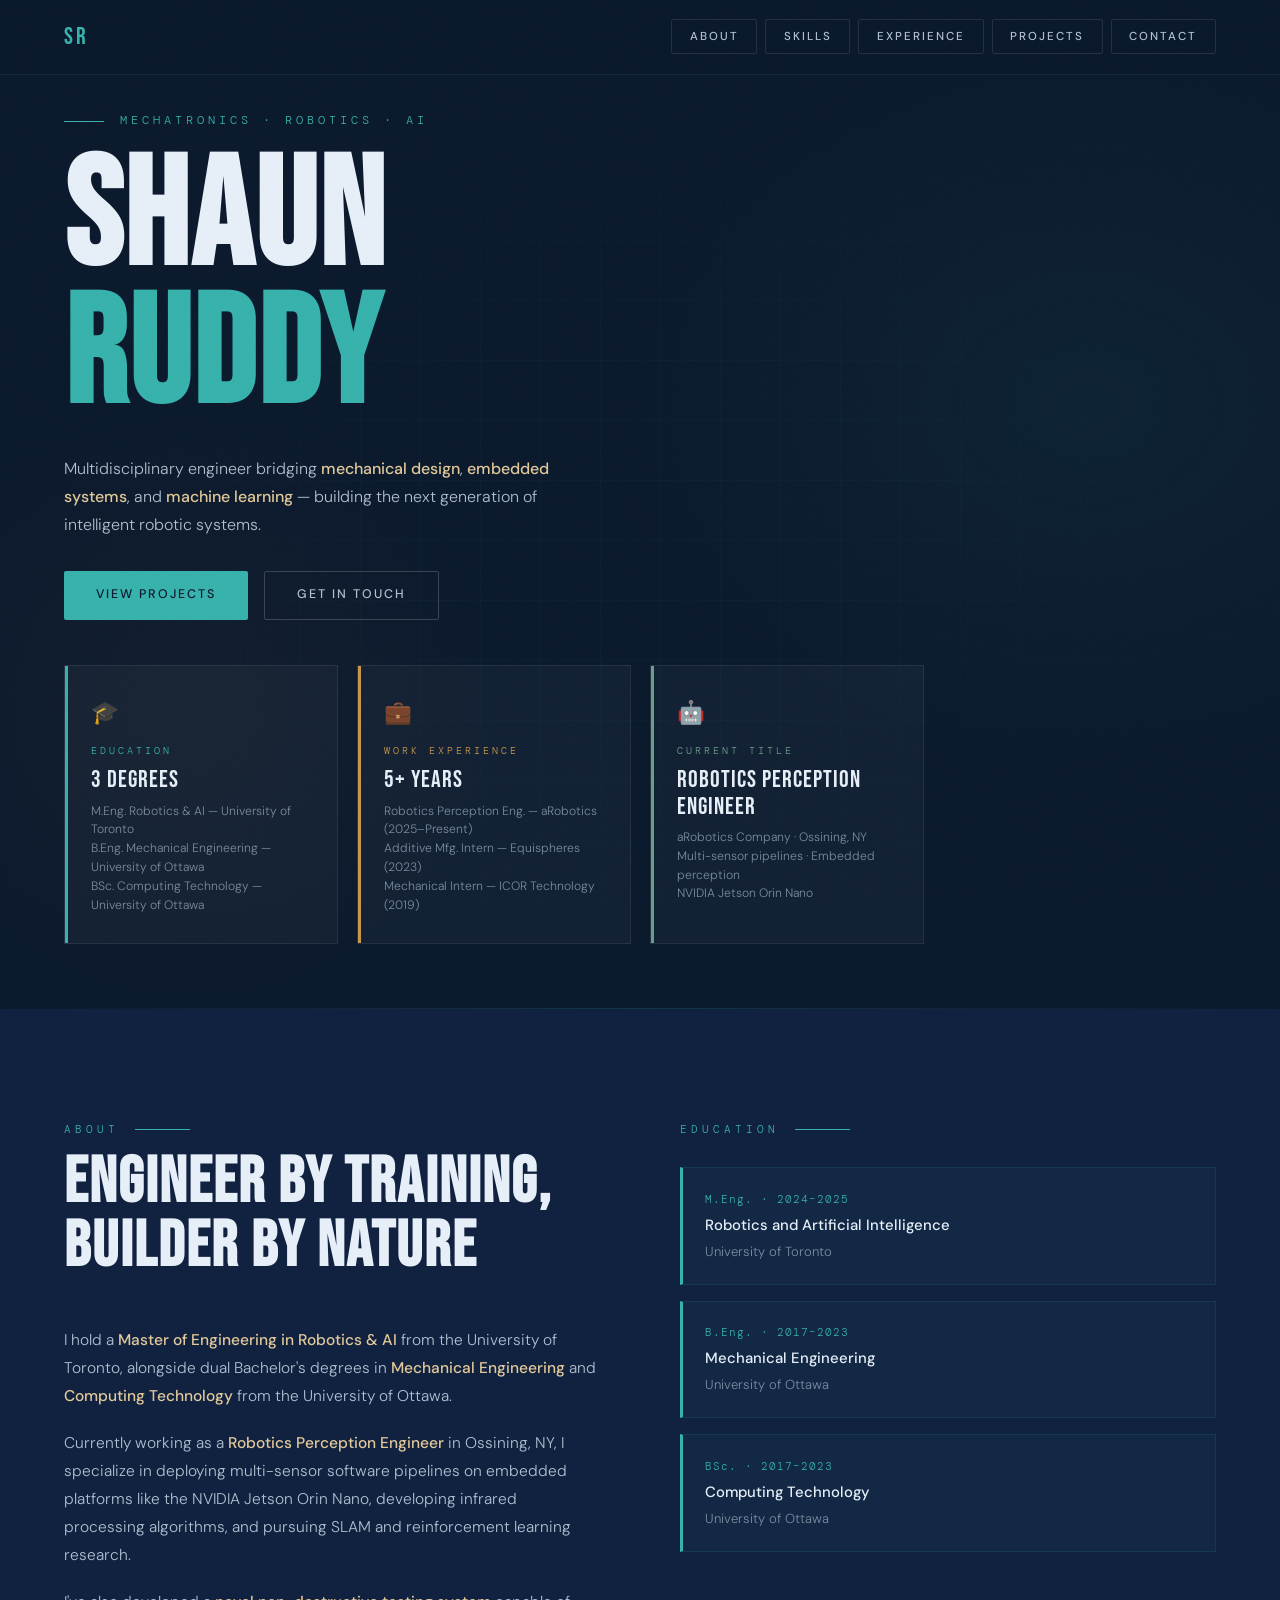
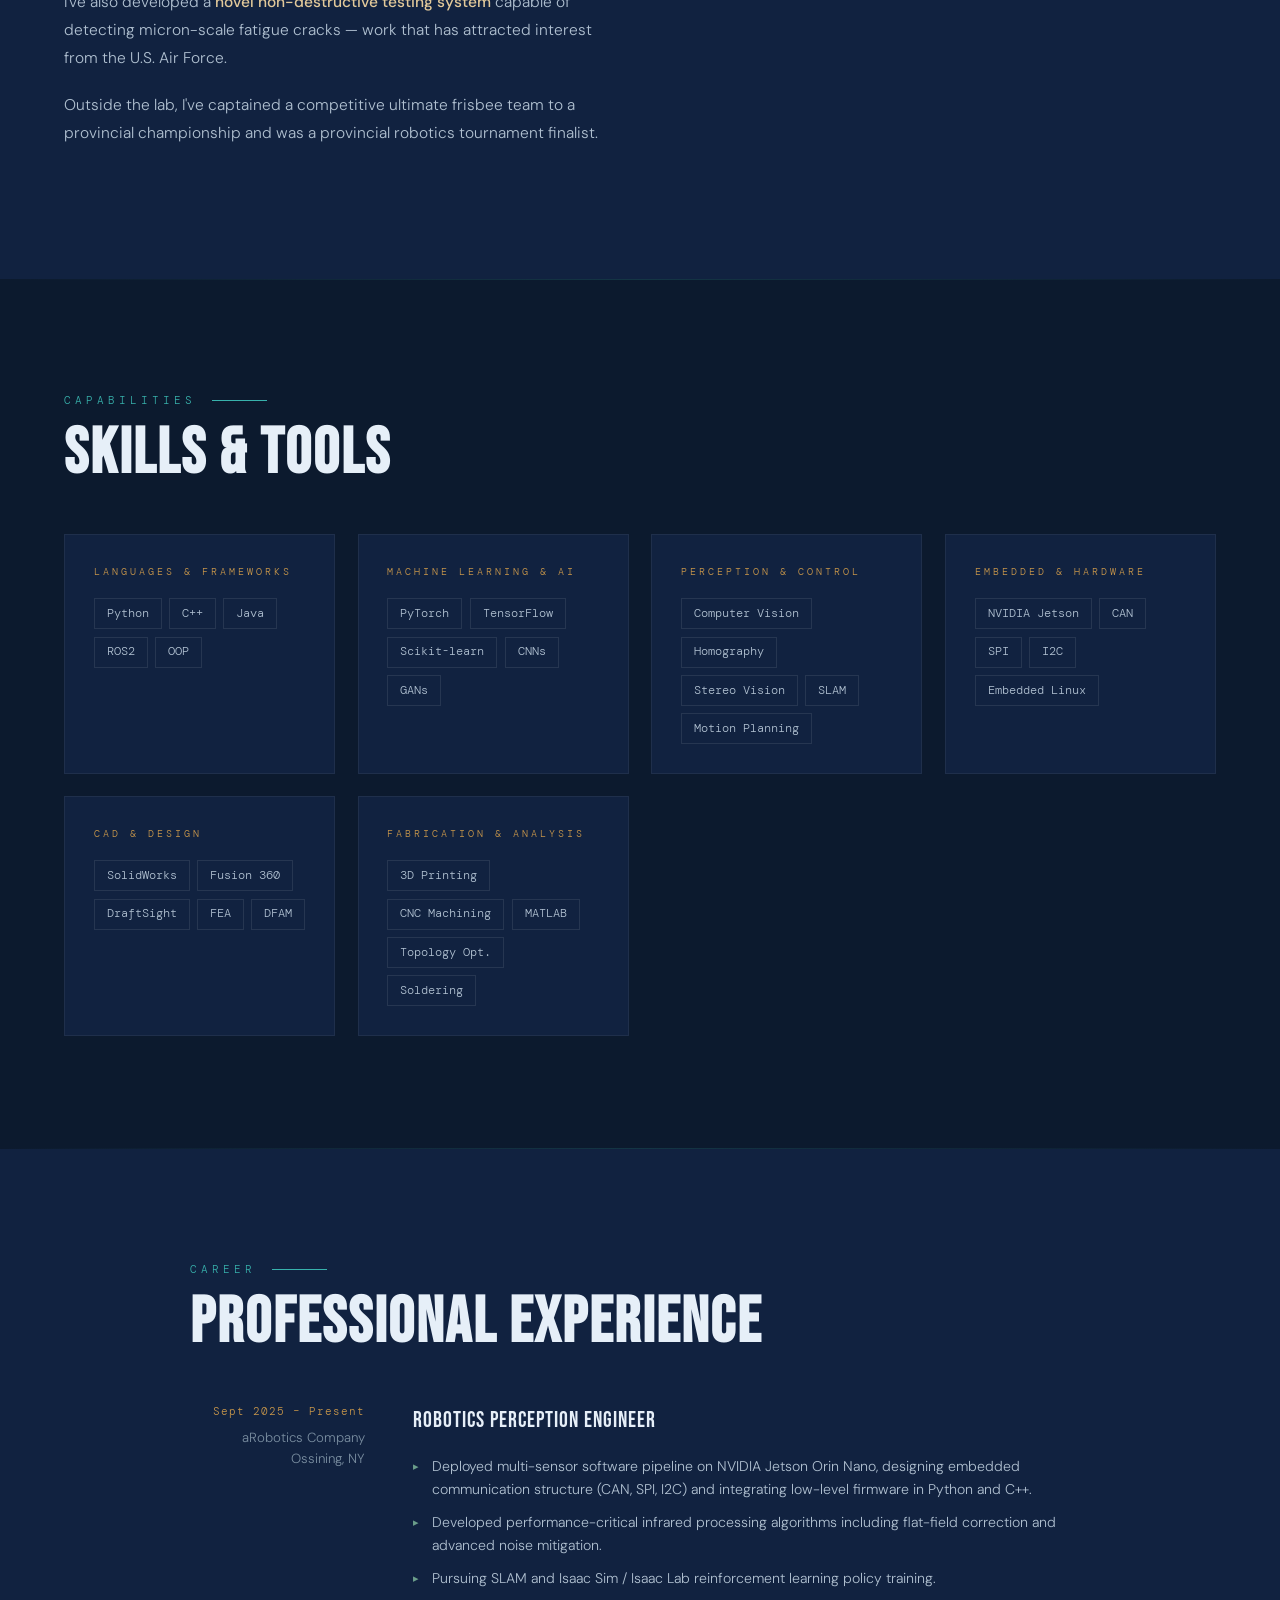
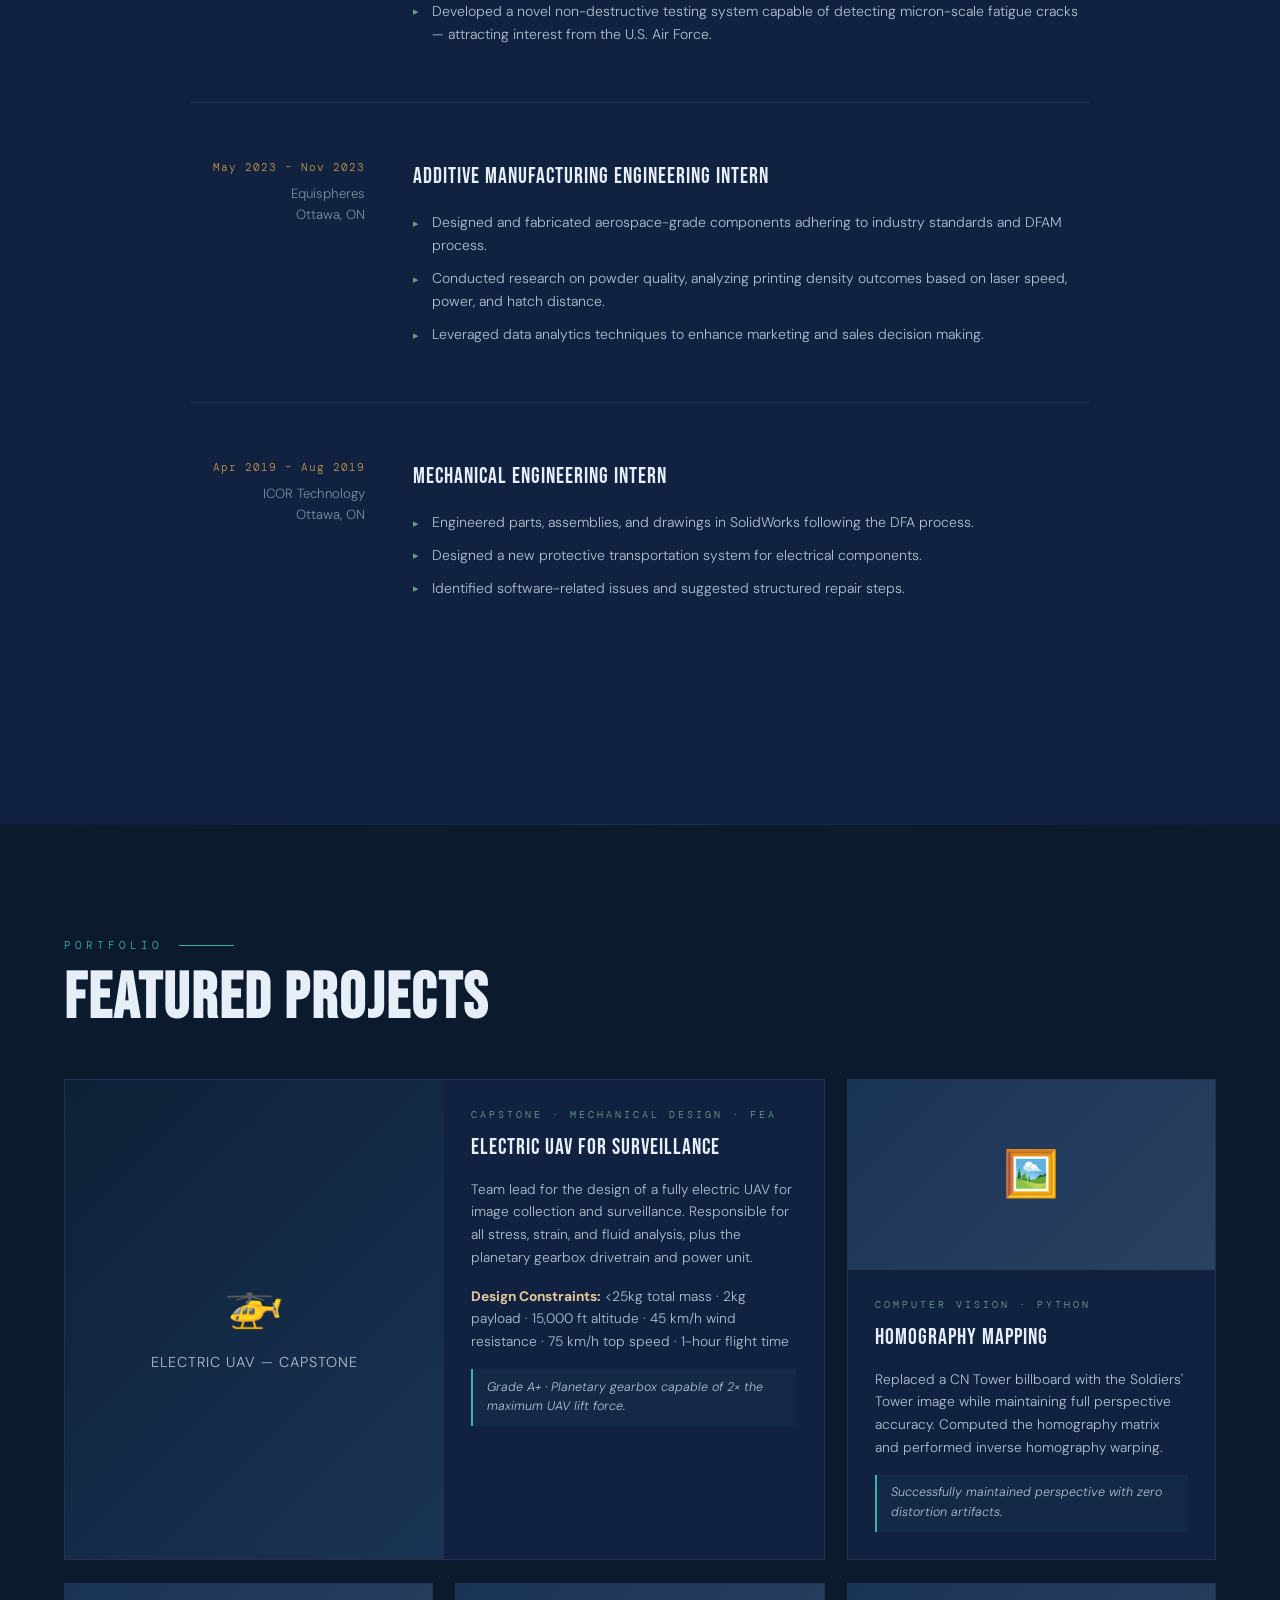
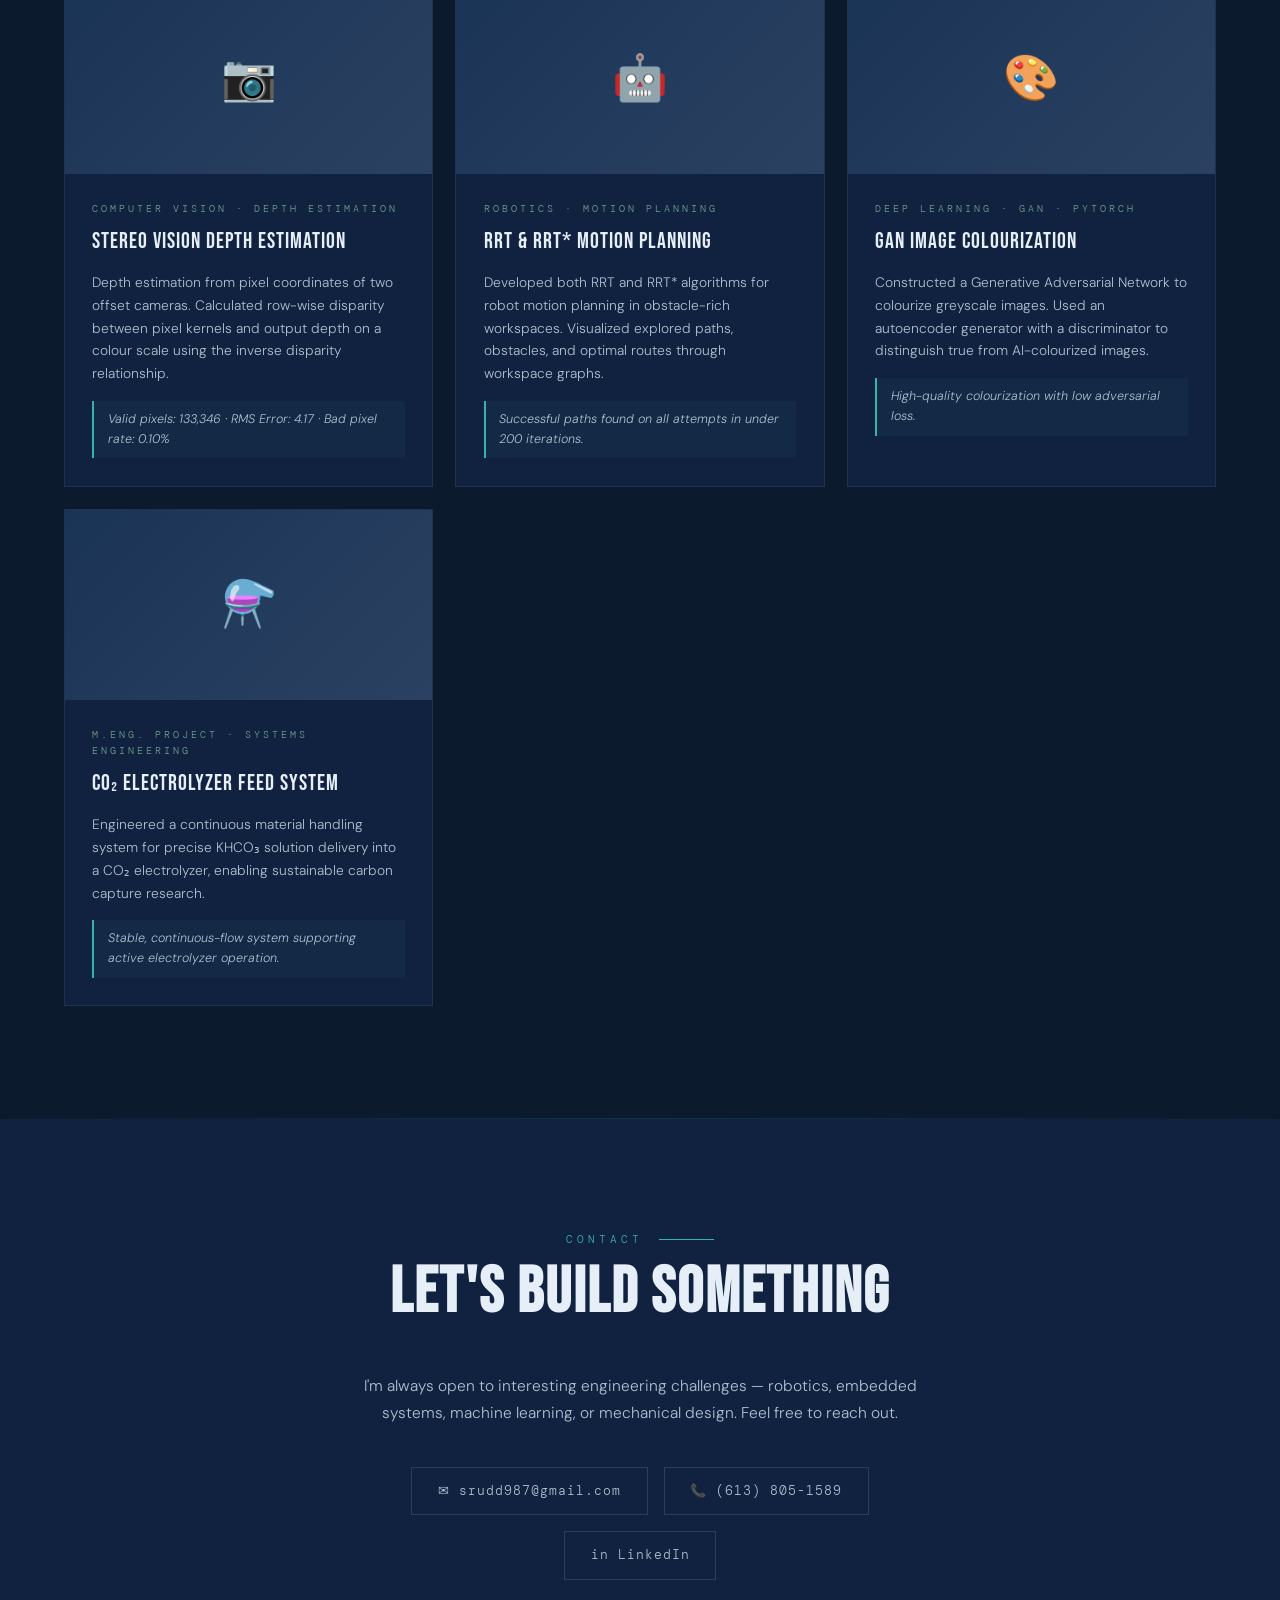
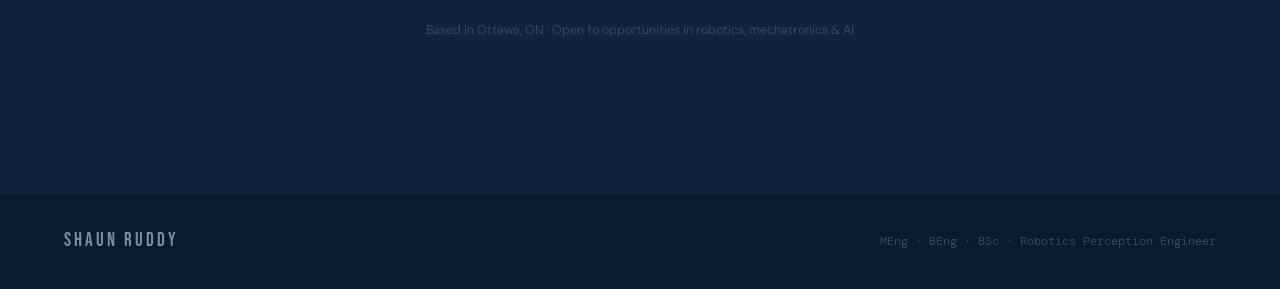
==== commit e99dbbee: "Refactor portfolio HTML structure and remove outdated content for improved accessibility and organiz" ====
--- a/shaun_ruddy_portfolio.html
+++ b/shaun_ruddy_portfolio.html
@@ -3,7 +3,7 @@
 <head>
 <meta charset="UTF-8">
 <meta name="viewport" content="width=device-width, initial-scale=1.0">
-<title>Shaun Ruddy — Engineering Portfolio</title>
+<title></title>
 <link href="https://fonts.googleapis.com/css2?family=Bebas+Neue&family=DM+Sans:ital,wght@0,300;0,400;0,500;0,700;1,300&family=DM+Mono:wght@400;500&display=swap" rel="stylesheet">
 <style>
   :root {
@@ -328,317 +328,302 @@
 </head>
 <body>
 
-<!-- NAV -->
-<nav>
-  <div class="nav-logo">SR</div>
-  <ul class="nav-links">
-    <li><a href="#about">About</a></li>
-    <li><a href="#skills">Skills</a></li>
-    <li><a href="#experience">Experience</a></li>
-    <li><a href="#projects">Projects</a></li>
-    <li><a href="#contact">Contact</a></li>
-  </ul>
-</nav>
-
-<!-- HERO -->
+<nav id="site-nav" aria-label="Primary"></nav>
+
 <section id="hero">
   <div class="hero-bg"></div>
   <div class="hero-grid"></div>
-  <div class="hero-inner">
-    <div class="hero-eyebrow">Mechatronics · Robotics · AI</div>
-    <h1>Shaun<span>Ruddy</span></h1>
-    <p class="hero-sub">Multidisciplinary engineer bridging <strong>mechanical design</strong>, <strong>embedded systems</strong>, and <strong>machine learning</strong> — building the next generation of intelligent robotic systems.</p>
-
-    <div class="hero-cta">
-      <a href="#projects" class="btn btn-primary">View Projects</a>
-      <a href="#contact" class="btn btn-outline">Get in Touch</a>
-    </div>
-
-    <div class="hero-cards">
-      <div class="hero-card card-edu">
-        <span class="hc-icon">🎓</span>
-        <div class="hc-label">Education</div>
-        <div class="hc-value">3 Degrees</div>
-        <div class="hc-detail">
-          M.Eng. Robotics &amp; AI — University of Toronto<br>
-          B.Eng. Mechanical Engineering — University of Ottawa<br>
-          BSc. Computing Technology — University of Ottawa
-        </div>
-      </div>
-      <div class="hero-card card-exp">
-        <span class="hc-icon">💼</span>
-        <div class="hc-label">Work Experience</div>
-        <div class="hc-value">5+ Years</div>
-        <div class="hc-detail">
-          Robotics Perception Eng. — aRobotics (2025–Present)<br>
-          Additive Mfg. Intern — Equispheres (2023)<br>
-          Mechanical Intern — ICOR Technology (2019)
-        </div>
-      </div>
-      <div class="hero-card card-role">
-        <span class="hc-icon">🤖</span>
-        <div class="hc-label">Current Title</div>
-        <div class="hc-value">Robotics Perception Engineer</div>
-        <div class="hc-detail">
-          aRobotics Company · Ossining, NY<br>
-          Multi-sensor pipelines · Embedded perception<br>
-          NVIDIA Jetson Orin Nano
-        </div>
-      </div>
-    </div>
-  </div>
+  <div class="hero-inner" id="hero-root"></div>
 </section>
 
 <div class="divider"></div>
 
-<!-- ABOUT -->
 <section id="about">
-  <div class="about-grid">
+  <div class="about-grid" id="about-root"></div>
+</section>
+
+<div class="divider"></div>
+
+<section id="skills">
+  <div class="skills-container" id="skills-root"></div>
+</section>
+
+<div class="divider"></div>
+
+<section id="experience">
+  <div class="exp-container" id="experience-root"></div>
+</section>
+
+<div class="divider"></div>
+
+<section id="projects">
+  <div class="projects-container" id="projects-root"></div>
+</section>
+
+<div class="divider"></div>
+
+<section id="contact">
+  <div class="contact-inner" id="contact-root"></div>
+</section>
+
+<footer id="site-footer"></footer>
+
+<script>
+(function () {
+  const HERO_CARD_ICONS = ['🎓', '💼', '🤖'];
+  const HERO_CARD_CLASSES = ['card-edu', 'card-exp', 'card-role'];
+  const CONTACT_ICON = { email: '✉', phone: '📞', linkedin: 'in' };
+
+  function escapeHtml(s) {
+    return String(s)
+      .replace(/&/g, '&amp;')
+      .replace(/</g, '&lt;')
+      .replace(/>/g, '&gt;')
+      .replace(/"/g, '&quot;');
+  }
+
+  function contactLinkLabel(type, label) {
+    if (type === 'linkedin') return CONTACT_ICON.linkedin + ' LinkedIn';
+    return CONTACT_ICON[type] + ' ' + label;
+  }
+
+  function renderNav(meta, navigation) {
+    const nav = document.getElementById('site-nav');
+    const ul = document.createElement('ul');
+    ul.className = 'nav-links';
+    navigation.forEach((item) => {
+      const li = document.createElement('li');
+      const a = document.createElement('a');
+      a.href = item.href;
+      a.textContent = item.label;
+      li.appendChild(a);
+      ul.appendChild(li);
+    });
+    nav.innerHTML = '';
+    const logo = document.createElement('div');
+    logo.className = 'nav-logo';
+    logo.textContent = meta.initials;
+    nav.appendChild(logo);
+    nav.appendChild(ul);
+  }
+
+  function renderHero(data) {
+    const h = data.hero;
+    const headline = h.headline;
+    const subtitleHtml = h.subtitleHtml || h.subtitle;
+
+    let ctaHtml = '';
+    h.cta.forEach((btn) => {
+      const cls = btn.style === 'primary' ? 'btn btn-primary' : 'btn btn-outline';
+      ctaHtml += `<a href="${escapeHtml(btn.href)}" class="${cls}">${escapeHtml(btn.label)}</a>`;
+    });
+
+    let cardsHtml = '';
+    h.summaryCards.forEach((card, i) => {
+      const cardClass = HERO_CARD_CLASSES[i] || 'card-edu';
+      const icon = HERO_CARD_ICONS[i] || '•';
+      const detailLines = card.detail.map((line) => escapeHtml(line)).join('<br>\n');
+      cardsHtml += `
+      <div class="hero-card ${cardClass}">
+        <span class="hc-icon">${icon}</span>
+        <div class="hc-label">${escapeHtml(card.label)}</div>
+        <div class="hc-value">${escapeHtml(card.value)}</div>
+        <div class="hc-detail">${detailLines}</div>
+      </div>`;
+    });
+
+    document.getElementById('hero-root').innerHTML = `
+    <div class="hero-eyebrow">${escapeHtml(h.eyebrow)}</div>
+    <h1>${escapeHtml(headline.line1)}<span>${escapeHtml(headline.line2)}</span></h1>
+    <p class="hero-sub">${subtitleHtml}</p>
+    <div class="hero-cta">${ctaHtml}</div>
+    <div class="hero-cards">${cardsHtml}</div>`;
+  }
+
+  function renderAbout(data) {
+    const a = data.about;
+    const headlineHtml = escapeHtml(a.headline).replace(/\n/g, '<br>');
+    let parasHtml = '';
+    (a.paragraphsHtml || []).forEach((html) => {
+      parasHtml += `<p>${html}</p>`;
+    });
+
+    let eduHtml = '';
+    data.education.forEach((edu) => {
+      eduHtml += `
+      <div class="edu-card">
+        <div class="edu-degree">${escapeHtml(edu.degree)} · ${escapeHtml(edu.years)}</div>
+        <div class="edu-title">${escapeHtml(edu.title)}</div>
+        <div class="edu-school">${escapeHtml(edu.school)}</div>
+      </div>`;
+    });
+
+    document.getElementById('about-root').innerHTML = `
     <div class="about-text reveal">
-      <div class="section-label">About</div>
-      <h2>Engineer by Training,<br>Builder by Nature</h2>
-      <p>I hold a <strong>Master of Engineering in Robotics &amp; AI</strong> from the University of Toronto, alongside dual Bachelor's degrees in <strong>Mechanical Engineering</strong> and <strong>Computing Technology</strong> from the University of Ottawa.</p>
-      <p>Currently working as a <strong>Robotics Perception Engineer</strong> in Ossining, NY, I specialize in deploying multi-sensor software pipelines on embedded platforms like the NVIDIA Jetson Orin Nano, developing infrared processing algorithms, and pursuing SLAM and reinforcement learning research.</p>
-      <p>I've also developed a <strong>novel non-destructive testing system</strong> capable of detecting micron-scale fatigue cracks — work that has attracted interest from the U.S. Air Force.</p>
-      <p>Outside the lab, I've captained a competitive ultimate frisbee team to a provincial championship and was a provincial robotics tournament finalist.</p>
+      <div class="section-label">${escapeHtml(a.sectionLabel)}</div>
+      <h2>${headlineHtml}</h2>
+      ${parasHtml}
     </div>
     <div class="edu-cards reveal">
       <div class="section-label">Education</div>
-      <div class="edu-card">
-        <div class="edu-degree">M.Eng. · 2024–2025</div>
-        <div class="edu-title">Robotics and Artificial Intelligence</div>
-        <div class="edu-school">University of Toronto</div>
-      </div>
-      <div class="edu-card">
-        <div class="edu-degree">B.Eng. · 2017–2023</div>
-        <div class="edu-title">Mechanical Engineering</div>
-        <div class="edu-school">University of Ottawa</div>
-      </div>
-      <div class="edu-card">
-        <div class="edu-degree">BSc. · 2017–2023</div>
-        <div class="edu-title">Computing Technology</div>
-        <div class="edu-school">University of Ottawa</div>
-      </div>
-    </div>
-  </div>
-</section>
-
-<div class="divider"></div>
-
-<!-- SKILLS -->
-<section id="skills">
-  <div class="skills-container">
-    <div class="section-label">Capabilities</div>
-    <h2>Skills &amp; Tools</h2>
-    <div class="skills-grid reveal">
+      ${eduHtml}
+    </div>`;
+  }
+
+  function renderSkills(data) {
+    const s = data.skills;
+    let groupsHtml = '';
+    s.groups.forEach((g) => {
+      let tags = '';
+      g.items.forEach((t) => {
+        tags += `<span class="tag">${escapeHtml(t)}</span>`;
+      });
+      groupsHtml += `
       <div class="skill-group">
-        <div class="skill-group-title">Languages &amp; Frameworks</div>
-        <div class="skill-tags">
-          <span class="tag">Python</span><span class="tag">C++</span>
-          <span class="tag">Java</span><span class="tag">ROS2</span><span class="tag">OOP</span>
-        </div>
-      </div>
-      <div class="skill-group">
-        <div class="skill-group-title">Machine Learning &amp; AI</div>
-        <div class="skill-tags">
-          <span class="tag">PyTorch</span><span class="tag">TensorFlow</span>
-          <span class="tag">Scikit-learn</span><span class="tag">CNNs</span><span class="tag">GANs</span>
-        </div>
-      </div>
-      <div class="skill-group">
-        <div class="skill-group-title">Perception &amp; Control</div>
-        <div class="skill-tags">
-          <span class="tag">Computer Vision</span><span class="tag">Homography</span>
-          <span class="tag">Stereo Vision</span><span class="tag">SLAM</span><span class="tag">Motion Planning</span>
-        </div>
-      </div>
-      <div class="skill-group">
-        <div class="skill-group-title">Embedded &amp; Hardware</div>
-        <div class="skill-tags">
-          <span class="tag">NVIDIA Jetson</span><span class="tag">CAN</span>
-          <span class="tag">SPI</span><span class="tag">I2C</span><span class="tag">Embedded Linux</span>
-        </div>
-      </div>
-      <div class="skill-group">
-        <div class="skill-group-title">CAD &amp; Design</div>
-        <div class="skill-tags">
-          <span class="tag">SolidWorks</span><span class="tag">Fusion 360</span>
-          <span class="tag">DraftSight</span><span class="tag">FEA</span><span class="tag">DFAM</span>
-        </div>
-      </div>
-      <div class="skill-group">
-        <div class="skill-group-title">Fabrication &amp; Analysis</div>
-        <div class="skill-tags">
-          <span class="tag">3D Printing</span><span class="tag">CNC Machining</span>
-          <span class="tag">MATLAB</span><span class="tag">Topology Opt.</span><span class="tag">Soldering</span>
-        </div>
-      </div>
-    </div>
-  </div>
-</section>
-
-<div class="divider"></div>
-
-<!-- EXPERIENCE -->
-<section id="experience">
-  <div class="exp-container">
-    <div class="section-label">Career</div>
-    <h2>Professional Experience</h2>
+        <div class="skill-group-title">${escapeHtml(g.title)}</div>
+        <div class="skill-tags">${tags}</div>
+      </div>`;
+    });
+
+    document.getElementById('skills-root').innerHTML = `
+    <div class="section-label">${escapeHtml(s.sectionLabel)}</div>
+    <h2>${escapeHtml(s.headline)}</h2>
+    <div class="skills-grid reveal">${groupsHtml}</div>`;
+  }
+
+  function renderExperience(data) {
+    const e = data.experience;
+    let itemsHtml = '';
+    e.roles.forEach((role) => {
+      let bullets = '';
+      role.bullets.forEach((b) => {
+        bullets += `<li>${escapeHtml(b)}</li>`;
+      });
+      itemsHtml += `
     <div class="exp-item reveal">
       <div class="exp-meta">
-        <div class="exp-date">Sept 2025 – Present</div>
-        <div class="exp-company">aRobotics Company<br>Ossining, NY</div>
+        <div class="exp-date">${escapeHtml(role.dateRange)}</div>
+        <div class="exp-company">${escapeHtml(role.company)}<br>${escapeHtml(role.location)}</div>
       </div>
       <div>
-        <div class="exp-role">Robotics Perception Engineer</div>
-        <ul class="exp-bullets">
-          <li>Deployed multi-sensor software pipeline on NVIDIA Jetson Orin Nano, designing embedded communication structure (CAN, SPI, I2C) and integrating low-level firmware in Python and C++.</li>
-          <li>Developed performance-critical infrared processing algorithms including flat-field correction and advanced noise mitigation.</li>
-          <li>Pursuing SLAM and Isaac Sim / Isaac Lab reinforcement learning policy training.</li>
-          <li>Developed a novel non-destructive testing system capable of detecting micron-scale fatigue cracks — attracting interest from the U.S. Air Force.</li>
-        </ul>
+        <div class="exp-role">${escapeHtml(role.title)}</div>
+        <ul class="exp-bullets">${bullets}</ul>
       </div>
-    </div>
-    <div class="exp-item reveal">
-      <div class="exp-meta">
-        <div class="exp-date">May 2023 – Nov 2023</div>
-        <div class="exp-company">Equispheres<br>Ottawa, ON</div>
-      </div>
-      <div>
-        <div class="exp-role">Additive Manufacturing Engineering Intern</div>
-        <ul class="exp-bullets">
-          <li>Designed and fabricated aerospace-grade components adhering to industry standards and DFAM process.</li>
-          <li>Conducted research on powder quality, analyzing printing density outcomes based on laser speed, power, and hatch distance.</li>
-          <li>Leveraged data analytics techniques to enhance marketing and sales decision making.</li>
-        </ul>
-      </div>
-    </div>
-    <div class="exp-item reveal">
-      <div class="exp-meta">
-        <div class="exp-date">Apr 2019 – Aug 2019</div>
-        <div class="exp-company">ICOR Technology<br>Ottawa, ON</div>
-      </div>
-      <div>
-        <div class="exp-role">Mechanical Engineering Intern</div>
-        <ul class="exp-bullets">
-          <li>Engineered parts, assemblies, and drawings in SolidWorks following the DFA process.</li>
-          <li>Designed a new protective transportation system for electrical components.</li>
-          <li>Identified software-related issues and suggested structured repair steps.</li>
-        </ul>
-      </div>
-    </div>
-  </div>
-</section>
-
-<div class="divider"></div>
-
-<!-- PROJECTS -->
-<section id="projects">
-  <div class="projects-container">
-    <div class="section-label">Portfolio</div>
-    <h2>Featured Projects</h2>
-    <div class="projects-grid">
-      <div class="project-card wide reveal">
-        <div class="project-img-placeholder" style="background:linear-gradient(135deg,#0d2137 0%,#1a3455 100%);font-size:0.9rem;color:var(--grey-pale);letter-spacing:1px;flex-direction:column;gap:0.6rem;">
-          <span style="font-size:3rem">🚁</span>ELECTRIC UAV — CAPSTONE
-        </div>
-        <div class="project-body">
-          <div class="project-tag">Capstone · Mechanical Design · FEA</div>
-          <div class="project-title">Electric UAV for Surveillance</div>
-          <p class="project-desc">Team lead for the design of a fully electric UAV for image collection and surveillance. Responsible for all stress, strain, and fluid analysis, plus the planetary gearbox drivetrain and power unit.</p>
-          <p class="project-desc"><strong style="color:var(--warm)">Design Constraints:</strong> &lt;25kg total mass · 2kg payload · 15,000 ft altitude · 45 km/h wind resistance · 75 km/h top speed · 1-hour flight time.</p>
-          <div class="project-result">Result: Grade A+ · Planetary gearbox capable of 2× the maximum UAV lift force.</div>
-        </div>
-      </div>
-      <div class="project-card reveal">
-        <div class="project-img-placeholder">🖼️</div>
-        <div class="project-body">
-          <div class="project-tag">Computer Vision · Python</div>
-          <div class="project-title">Homography Mapping</div>
-          <p class="project-desc">Replaced a CN Tower billboard with the Soldiers' Tower image while maintaining full perspective accuracy. Computed the homography matrix and performed inverse homography warping.</p>
-          <div class="project-result">Result: Successfully maintained perspective with zero distortion artifacts.</div>
-        </div>
-      </div>
-      <div class="project-card reveal">
-        <div class="project-img-placeholder">📷</div>
-        <div class="project-body">
-          <div class="project-tag">Computer Vision · Depth Estimation</div>
-          <div class="project-title">Stereo Vision Depth Estimation</div>
-          <p class="project-desc">Depth estimation from pixel coordinates of two offset cameras. Calculated row-wise disparity between pixel kernels and output depth on a colour scale using the inverse disparity relationship.</p>
-          <div class="project-result">Valid pixels: 133,346 · RMS Error: 4.17 · Bad pixel rate: 0.10%</div>
-        </div>
-      </div>
-      <div class="project-card reveal">
-        <div class="project-img-placeholder">🤖</div>
-        <div class="project-body">
-          <div class="project-tag">Robotics · Motion Planning</div>
-          <div class="project-title">RRT &amp; RRT* Motion Planning</div>
-          <p class="project-desc">Developed both RRT and RRT* algorithms for robot motion planning in obstacle-rich workspaces. Visualized explored paths, obstacles, and optimal routes through workspace graphs.</p>
-          <div class="project-result">Result: Successful paths found on all attempts in under 200 iterations.</div>
-        </div>
-      </div>
-      <div class="project-card reveal">
-        <div class="project-img-placeholder">🎨</div>
-        <div class="project-body">
-          <div class="project-tag">Deep Learning · GAN · PyTorch</div>
-          <div class="project-title">GAN Image Colourization</div>
-          <p class="project-desc">Constructed a Generative Adversarial Network to colourize greyscale images. Used an autoencoder generator with a discriminator to distinguish true from AI-colourized images.</p>
-          <div class="project-result">Result: High-quality colourization with low adversarial loss.</div>
-        </div>
-      </div>
-      <div class="project-card reveal">
-        <div class="project-img-placeholder">⚗️</div>
-        <div class="project-body">
-          <div class="project-tag">M.Eng. Project · Systems Engineering</div>
-          <div class="project-title">CO₂ Electrolyzer Feed System</div>
-          <p class="project-desc">Engineered a continuous material handling system for precise KHCO₃ solution delivery into a CO₂ electrolyzer, enabling sustainable carbon capture research.</p>
-          <div class="project-result">Result: Stable, continuous-flow system supporting active electrolyzer operation.</div>
-        </div>
-      </div>
-    </div>
-  </div>
-</section>
-
-<div class="divider"></div>
-
-<!-- CONTACT -->
-<section id="contact">
-  <div class="contact-inner">
-    <div class="section-label" style="justify-content:center">Contact</div>
-    <h2>Let's Build Something</h2>
-    <p>I'm always open to interesting engineering challenges — robotics, embedded systems, machine learning, or mechanical design. Feel free to reach out.</p>
-    <div class="contact-links reveal">
-      <a href="mailto:srudd987@gmail.com" class="contact-link">✉ srudd987@gmail.com</a>
-      <a href="tel:6138051589" class="contact-link">📞 (613) 805-1589</a>
-      <a href="https://www.linkedin.com/in/shaun-ruddy-02a656178" target="_blank" class="contact-link">in LinkedIn</a>
-    </div>
-    <p style="font-size:0.78rem;color:var(--grey-mid)">Based in Ottawa, ON · Open to opportunities in robotics, mechatronics &amp; AI</p>
-  </div>
-</section>
-
-<!-- FOOTER -->
-<footer>
-  <div class="footer-name">Shaun Ruddy</div>
-  <div class="footer-copy">MEng · BEng · BSc · Robotics Perception Engineer</div>
-</footer>
-
-<script>
-  const reveals = document.querySelectorAll('.reveal');
-  const observer = new IntersectionObserver((entries) => {
-    entries.forEach((entry, i) => {
-      if (entry.isIntersecting) {
-        setTimeout(() => entry.target.classList.add('visible'), i * 75);
-        observer.unobserve(entry.target);
+    </div>`;
+    });
+
+    document.getElementById('experience-root').innerHTML = `
+    <div class="section-label">${escapeHtml(e.sectionLabel)}</div>
+    <h2>${escapeHtml(e.headline)}</h2>
+    ${itemsHtml}`;
+  }
+
+  function renderProjects(data) {
+    const p = data.projects;
+    let gridHtml = '';
+    p.items.forEach((proj) => {
+      const wide = proj.layout === 'wide';
+      const cardClass = wide ? 'project-card wide reveal' : 'project-card reveal';
+      const ph = proj.placeholder || {};
+      let placeholderHtml;
+      if (wide && ph.emoji && ph.label) {
+        placeholderHtml = `<div class="project-img-placeholder" style="background:linear-gradient(135deg,#0d2137 0%,#1a3455 100%);font-size:0.9rem;color:var(--grey-pale);letter-spacing:1px;flex-direction:column;gap:0.6rem;">
+          <span style="font-size:3rem">${ph.emoji}</span>${escapeHtml(ph.label)}
+        </div>`;
+      } else {
+        placeholderHtml = `<div class="project-img-placeholder">${ph.emoji || ''}</div>`;
       }
-    });
-  }, { threshold: 0.08 });
-  reveals.forEach(el => observer.observe(el));
-
-  document.querySelectorAll('.skills-grid, .projects-grid, .edu-cards').forEach(grid => {
-    grid.querySelectorAll('.reveal').forEach((el, i) => {
-      el.style.transitionDelay = `${i * 0.07}s`;
-    });
+
+      const tagLine = proj.tags.map((t) => escapeHtml(t)).join(' · ');
+      let bodyHtml = `
+        <div class="project-tag">${tagLine}</div>
+        <div class="project-title">${escapeHtml(proj.title)}</div>
+        <p class="project-desc">${escapeHtml(proj.description)}</p>`;
+
+      if (proj.constraints && proj.constraints.items && proj.constraints.items.length) {
+        const constraintText = proj.constraints.items.map((x) => escapeHtml(x)).join(' · ');
+        bodyHtml += `<p class="project-desc"><strong style="color:var(--warm)">${escapeHtml(proj.constraints.label)}:</strong> ${constraintText}</p>`;
+      }
+
+      bodyHtml += `<div class="project-result">${escapeHtml(proj.result)}</div>`;
+
+      gridHtml += `<div class="${cardClass}">${placeholderHtml}<div class="project-body">${bodyHtml}</div></div>`;
+    });
+
+    document.getElementById('projects-root').innerHTML = `
+    <div class="section-label">${escapeHtml(p.sectionLabel)}</div>
+    <h2>${escapeHtml(p.headline)}</h2>
+    <div class="projects-grid">${gridHtml}</div>`;
+  }
+
+  function renderContact(data) {
+    const c = data.contact;
+    let linksHtml = '';
+    c.links.forEach((link) => {
+      const target = link.type === 'linkedin' ? ' target="_blank" rel="noopener noreferrer"' : '';
+      const text = contactLinkLabel(link.type, link.label);
+      linksHtml += `<a href="${escapeHtml(link.href)}" class="contact-link"${target}>${escapeHtml(text)}</a>`;
+    });
+
+    document.getElementById('contact-root').innerHTML = `
+    <div class="section-label" style="justify-content:center">${escapeHtml(c.sectionLabel)}</div>
+    <h2>${escapeHtml(c.headline)}</h2>
+    <p>${escapeHtml(c.body)}</p>
+    <div class="contact-links reveal">${linksHtml}</div>
+    <p style="font-size:0.78rem;color:var(--grey-mid)">${escapeHtml(c.footerNote)}</p>`;
+  }
+
+  function renderFooter(data) {
+    const f = data.footer;
+    document.getElementById('site-footer').innerHTML = `
+    <div class="footer-name">${escapeHtml(f.name)}</div>
+    <div class="footer-copy">${escapeHtml(f.credentials)}</div>`;
+  }
+
+  function initReveal() {
+    const reveals = document.querySelectorAll('.reveal');
+    const observer = new IntersectionObserver((entries) => {
+      entries.forEach((entry, i) => {
+        if (entry.isIntersecting) {
+          setTimeout(() => entry.target.classList.add('visible'), i * 75);
+          observer.unobserve(entry.target);
+        }
+      });
+    }, { threshold: 0.08 });
+    reveals.forEach((el) => observer.observe(el));
+
+    document.querySelectorAll('.skills-grid, .projects-grid, .edu-cards').forEach((grid) => {
+      grid.querySelectorAll('.reveal').forEach((el, i) => {
+        el.style.transitionDelay = `${i * 0.07}s`;
+      });
+    });
+  }
+
+  async function main() {
+    const res = await fetch('content.json', { cache: 'no-store' });
+    if (!res.ok) throw new Error('Failed to load content.json');
+    const data = await res.json();
+
+    document.title = data.meta.pageTitle;
+    renderNav(data.meta, data.navigation);
+    renderHero(data);
+    renderAbout(data);
+    renderSkills(data);
+    renderExperience(data);
+    renderProjects(data);
+    renderContact(data);
+    renderFooter(data);
+    initReveal();
+  }
+
+  main().catch((err) => {
+    console.error(err);
+    document.body.insertAdjacentHTML(
+      'afterbegin',
+      '<p style="padding:2rem;background:#421;color:#fff;font-family:sans-serif">Could not load content. Open this page via a local server (e.g. <code>npx serve</code>) so <code>content.json</code> can be fetched.</p>'
+    );
   });
+})();
 </script>
 </body>
 </html>
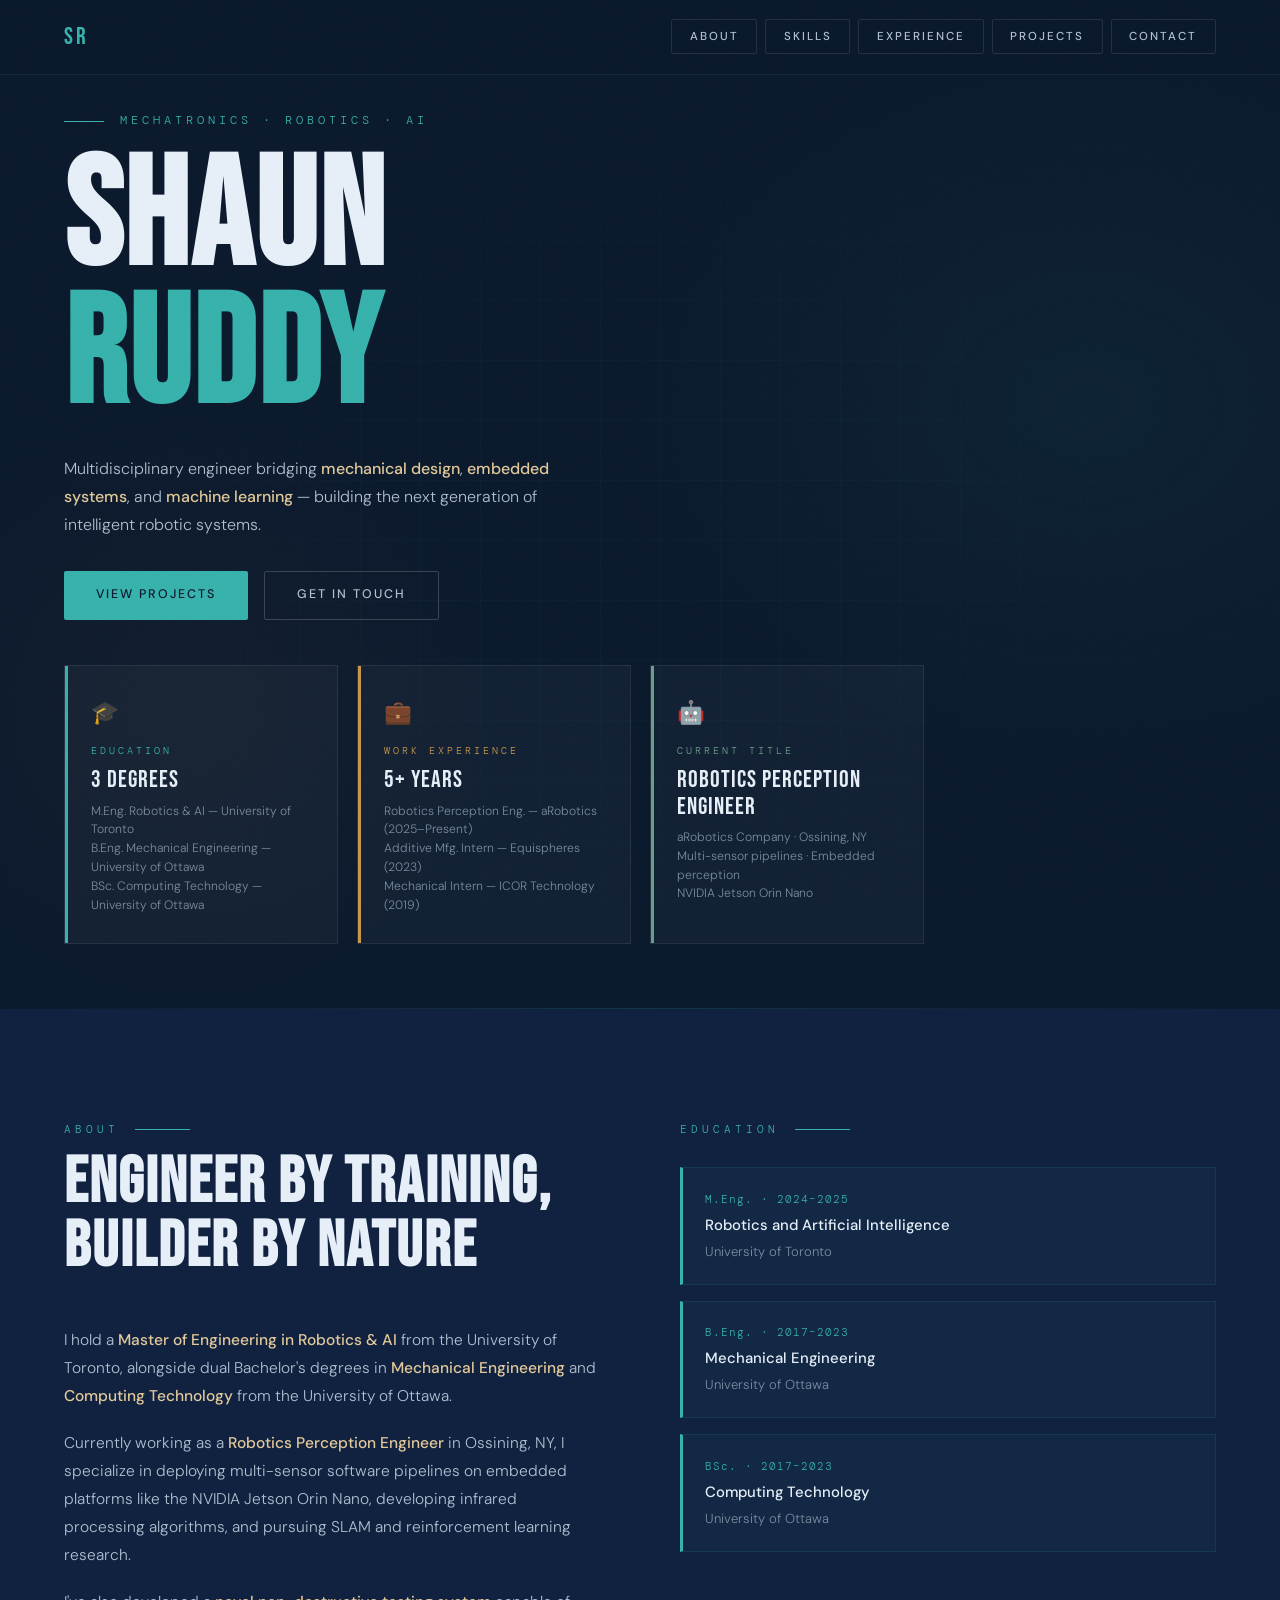
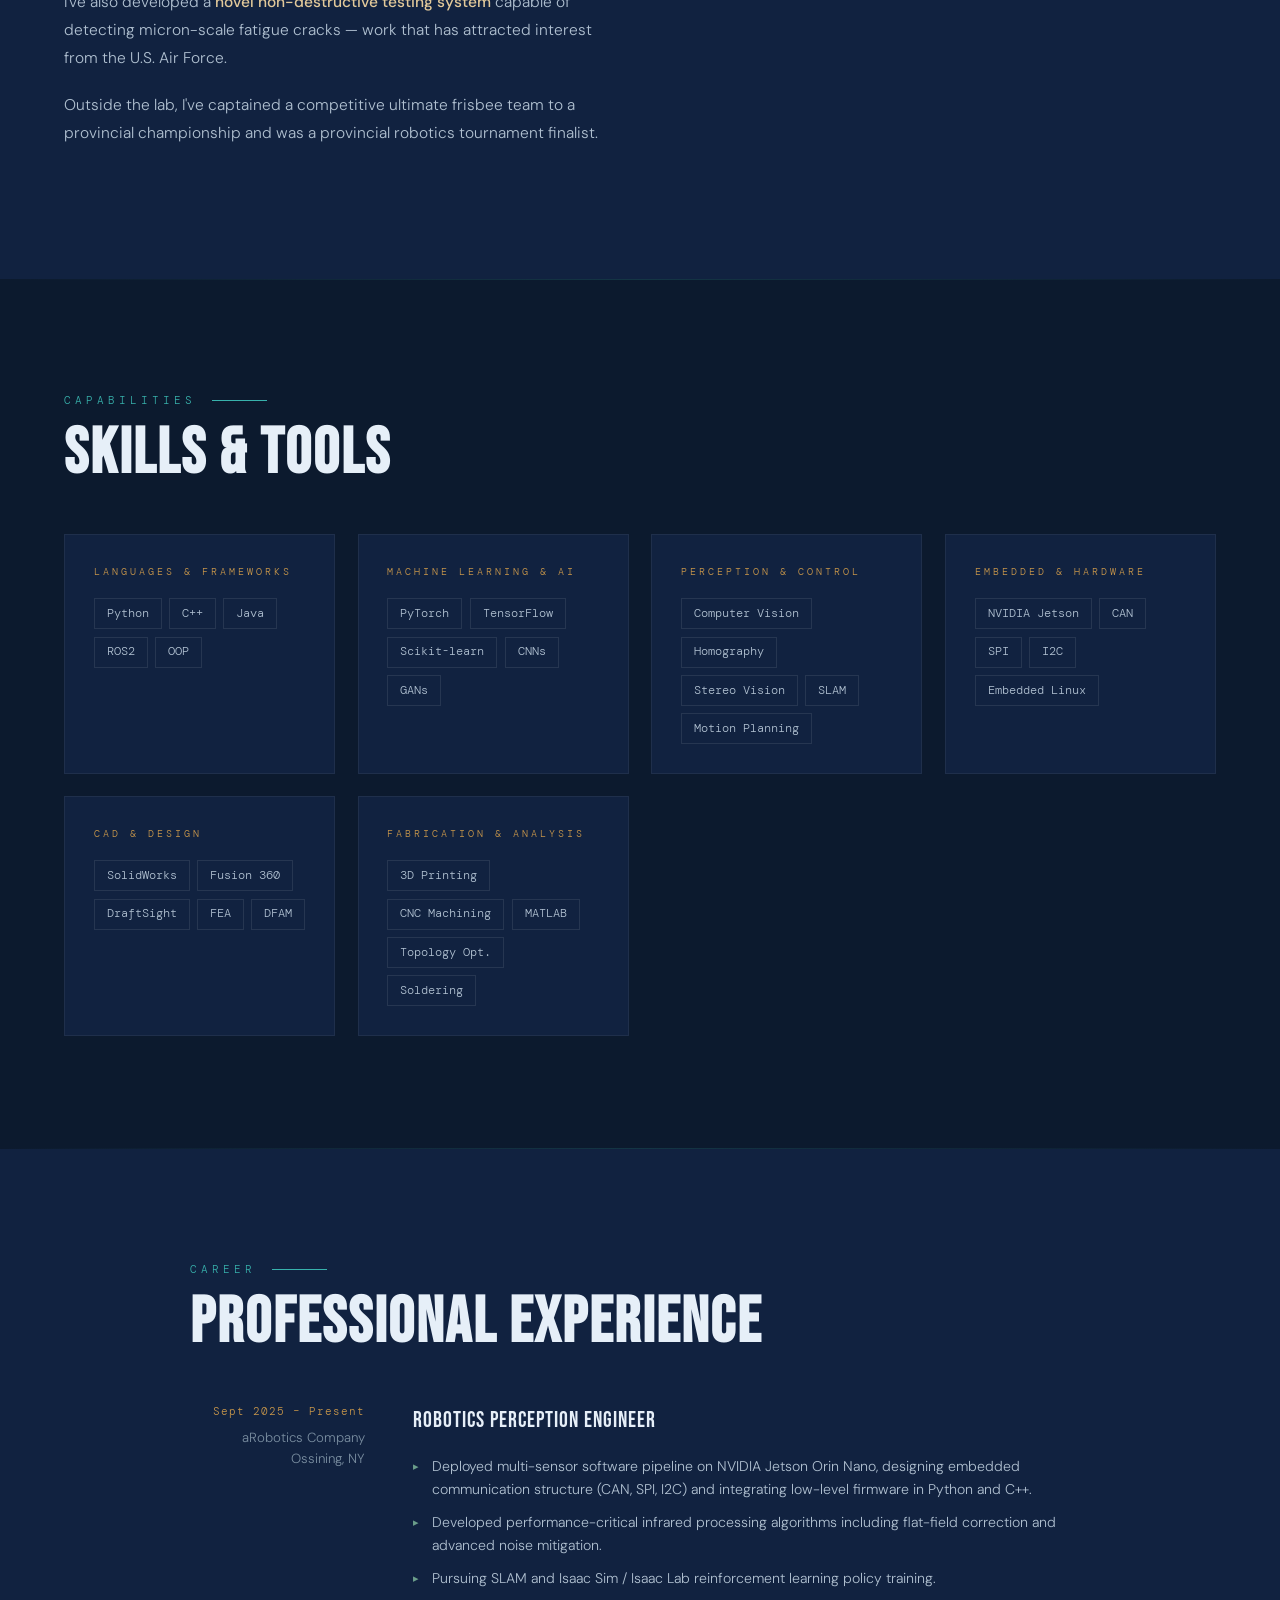
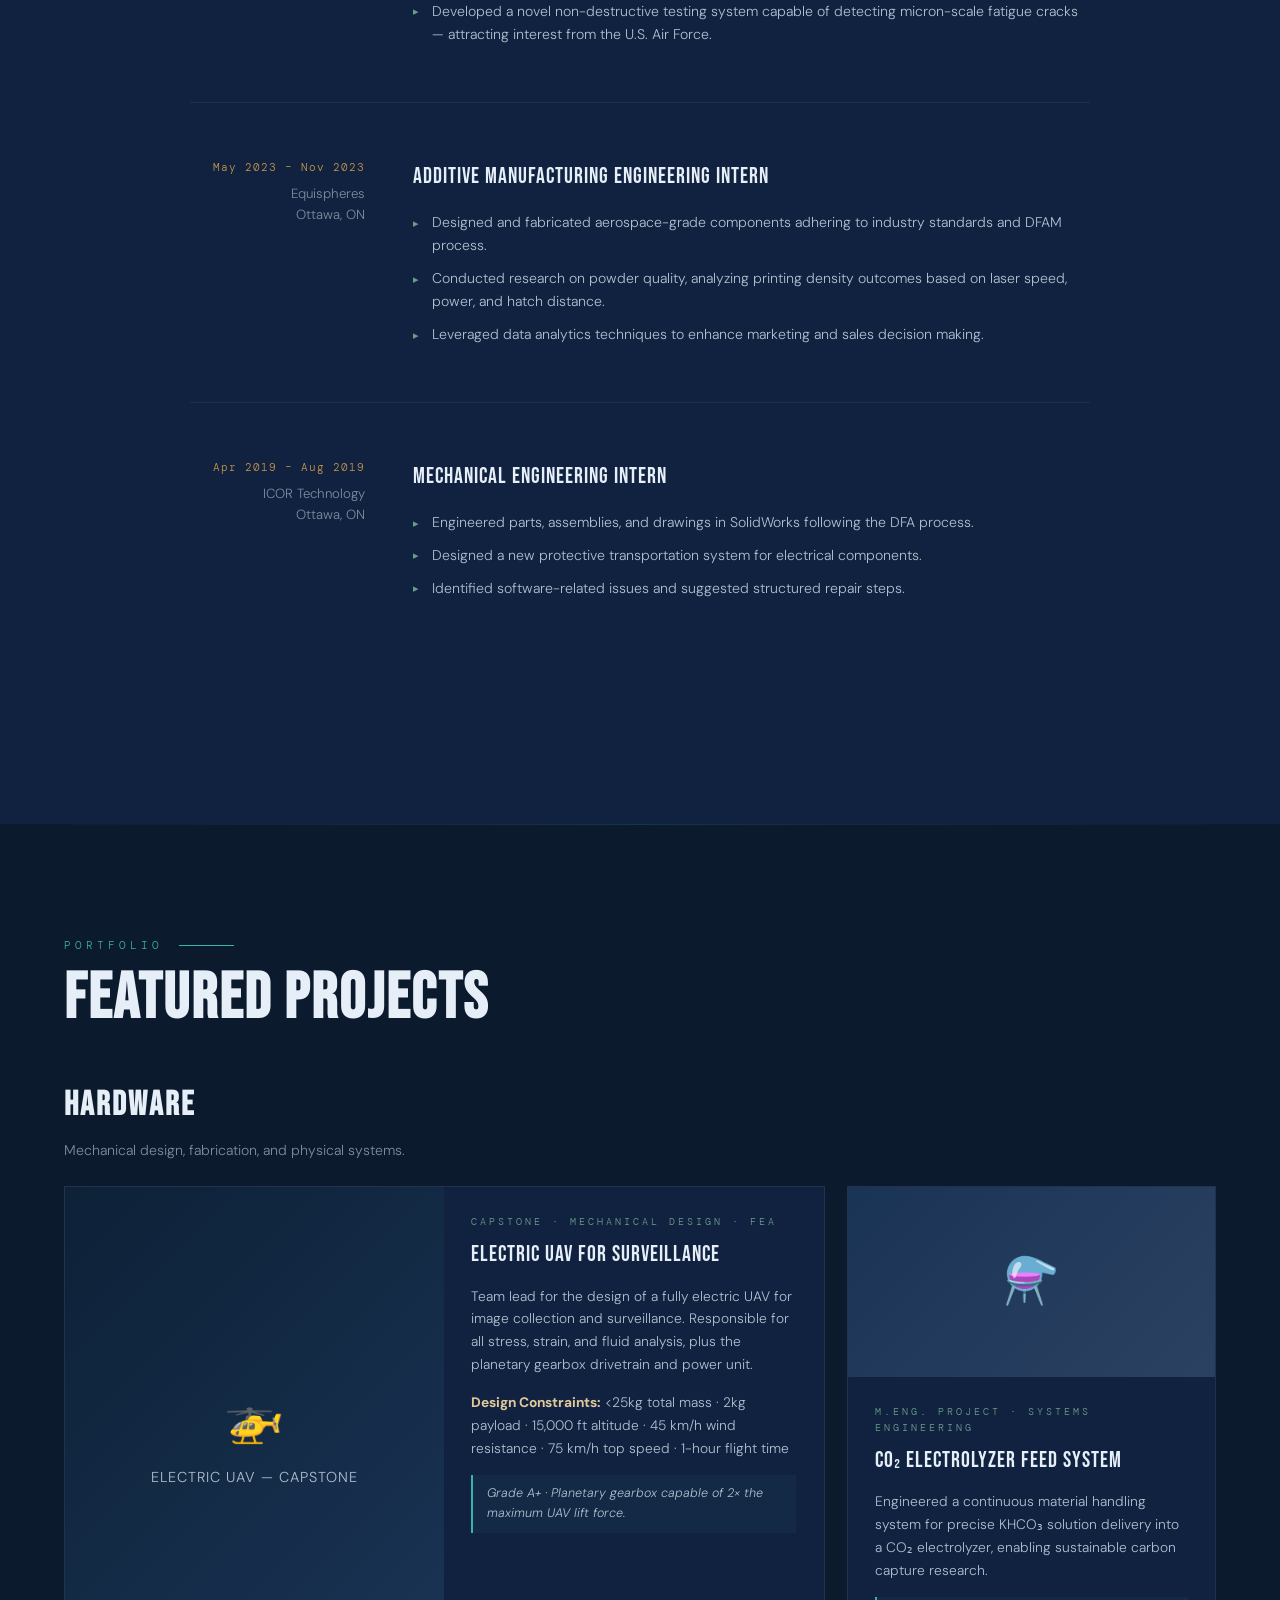
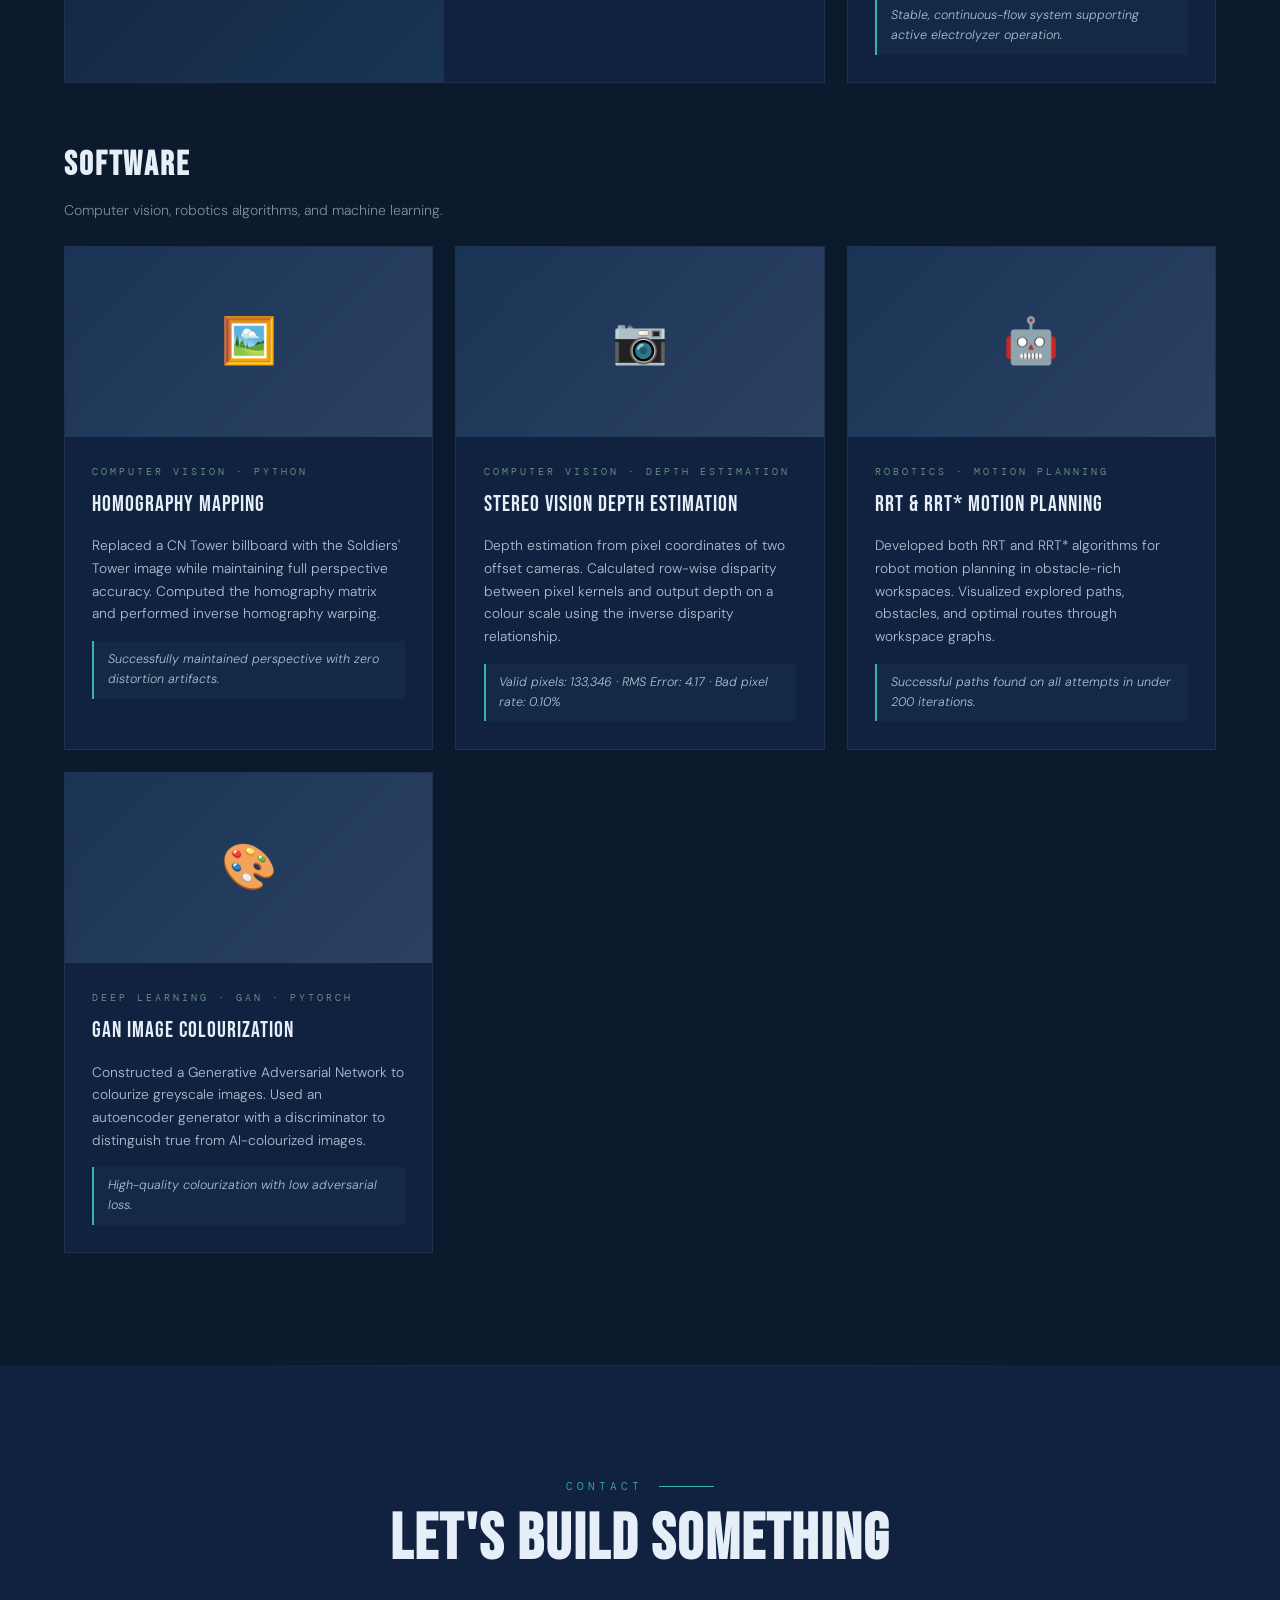
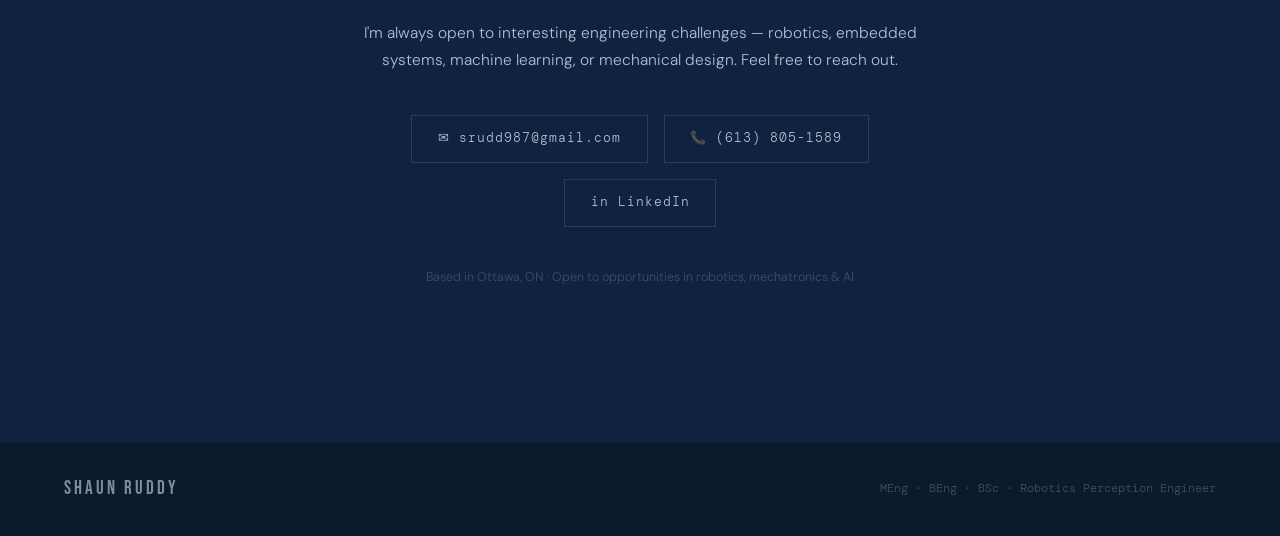
==== commit 0e6318a5: "Enhance portfolio structure by categorizing projects into hardware and software sections, and add ne" ====
--- a/shaun_ruddy_portfolio.html
+++ b/shaun_ruddy_portfolio.html
@@ -275,6 +275,52 @@
   .project-result { background: rgba(56,178,172,0.05); border-left: 2px solid var(--teal); padding: 0.55rem 0.85rem; font-size: 0.78rem; color: var(--grey-pale); font-style: italic; }
   .project-card.wide { grid-column: span 2; display: grid; grid-template-columns: 1fr 1fr; }
   .project-card.wide .project-img-placeholder { height: 100%; min-height: 220px; }
+  .project-card.wide .project-media { min-height: 220px; height: 100%; }
+
+  .project-category { margin-bottom: 3.5rem; }
+  .project-category:last-of-type { margin-bottom: 0; }
+  .project-category-title {
+    font-family: 'Bebas Neue', sans-serif;
+    font-size: clamp(1.6rem, 3vw, 2.1rem);
+    letter-spacing: 2px;
+    color: var(--white);
+    margin-bottom: 0.45rem;
+  }
+  .project-category-desc {
+    font-size: 0.88rem;
+    color: var(--grey-light);
+    margin-bottom: 1.5rem;
+    max-width: 720px;
+    line-height: 1.55;
+  }
+  .project-media {
+    width: 100%;
+    min-height: 190px;
+    background: linear-gradient(135deg, var(--navy-light) 0%, var(--steel) 55%);
+    overflow: hidden;
+    align-self: stretch;
+  }
+  .project-media--single img {
+    width: 100%;
+    height: 100%;
+    min-height: 190px;
+    object-fit: cover;
+    display: block;
+  }
+  .project-media-grid {
+    display: grid;
+    grid-template-columns: repeat(auto-fit, minmax(96px, 1fr));
+    gap: 3px;
+    min-height: 190px;
+    height: 100%;
+  }
+  .project-media-grid img {
+    width: 100%;
+    height: 100%;
+    min-height: 100px;
+    object-fit: cover;
+    display: block;
+  }
 
   /* ── CONTACT ── */
   #contact { background: var(--navy-mid); text-align: center; }
@@ -319,7 +365,8 @@
     .exp-meta { text-align: left; }
     .hero-cards { grid-template-columns: 1fr; }
     .project-card.wide { grid-column: span 1; grid-template-columns: 1fr; }
-    .project-card.wide .project-img-placeholder { height: 190px; }
+    .project-card.wide .project-img-placeholder { height: 190px; min-height: 190px; }
+    .project-card.wide .project-media { min-height: 190px; height: 190px; }
     footer { flex-direction: column; gap: 1rem; text-align: center; }
     .nav-links { gap: 0.3rem; }
     .nav-links a { padding: 0.4rem 0.7rem; font-size: 0.65rem; }
@@ -518,42 +565,86 @@
     ${itemsHtml}`;
   }
 
-  function renderProjects(data) {
-    const p = data.projects;
-    let gridHtml = '';
-    p.items.forEach((proj) => {
-      const wide = proj.layout === 'wide';
-      const cardClass = wide ? 'project-card wide reveal' : 'project-card reveal';
-      const ph = proj.placeholder || {};
-      let placeholderHtml;
-      if (wide && ph.emoji && ph.label) {
-        placeholderHtml = `<div class="project-img-placeholder" style="background:linear-gradient(135deg,#0d2137 0%,#1a3455 100%);font-size:0.9rem;color:var(--grey-pale);letter-spacing:1px;flex-direction:column;gap:0.6rem;">
+  function normalizeProjectImage(img) {
+    if (typeof img === 'string' && img.trim()) return { src: img.trim(), alt: '' };
+    if (img && typeof img.src === 'string' && img.src.trim()) {
+      return { src: img.src.trim(), alt: (img.alt || '').trim() };
+    }
+    return null;
+  }
+
+  function getProjectImages(proj) {
+    if (!Array.isArray(proj.images)) return [];
+    return proj.images.map(normalizeProjectImage).filter(Boolean);
+  }
+
+  function renderProjectMedia(proj) {
+    const imgs = getProjectImages(proj);
+    const ph = proj.placeholder || {};
+    if (imgs.length > 0) {
+      if (imgs.length === 1) {
+        const alt = imgs[0].alt || proj.title;
+        return `<div class="project-media project-media--single"><img src="${escapeHtml(imgs[0].src)}" alt="${escapeHtml(alt)}" loading="lazy" decoding="async"></div>`;
+      }
+      let inner = '';
+      imgs.forEach((im) => {
+        inner += `<img src="${escapeHtml(im.src)}" alt="${escapeHtml(im.alt || proj.title)}" loading="lazy" decoding="async">`;
+      });
+      return `<div class="project-media project-media--multi"><div class="project-media-grid">${inner}</div></div>`;
+    }
+    if (proj.layout === 'wide' && ph.emoji && ph.label) {
+      return `<div class="project-img-placeholder" style="background:linear-gradient(135deg,#0d2137 0%,#1a3455 100%);font-size:0.9rem;color:var(--grey-pale);letter-spacing:1px;flex-direction:column;gap:0.6rem;">
           <span style="font-size:3rem">${ph.emoji}</span>${escapeHtml(ph.label)}
         </div>`;
-      } else {
-        placeholderHtml = `<div class="project-img-placeholder">${ph.emoji || ''}</div>`;
-      }
-
-      const tagLine = proj.tags.map((t) => escapeHtml(t)).join(' · ');
-      let bodyHtml = `
+    }
+    return `<div class="project-img-placeholder">${ph.emoji || ''}</div>`;
+  }
+
+  function renderProjectCard(proj) {
+    const wide = proj.layout === 'wide';
+    const cardClass = wide ? 'project-card wide reveal' : 'project-card reveal';
+    const mediaHtml = renderProjectMedia(proj);
+    const tagLine = proj.tags.map((t) => escapeHtml(t)).join(' · ');
+    let bodyHtml = `
         <div class="project-tag">${tagLine}</div>
         <div class="project-title">${escapeHtml(proj.title)}</div>
         <p class="project-desc">${escapeHtml(proj.description)}</p>`;
-
-      if (proj.constraints && proj.constraints.items && proj.constraints.items.length) {
-        const constraintText = proj.constraints.items.map((x) => escapeHtml(x)).join(' · ');
-        bodyHtml += `<p class="project-desc"><strong style="color:var(--warm)">${escapeHtml(proj.constraints.label)}:</strong> ${constraintText}</p>`;
-      }
-
-      bodyHtml += `<div class="project-result">${escapeHtml(proj.result)}</div>`;
-
-      gridHtml += `<div class="${cardClass}">${placeholderHtml}<div class="project-body">${bodyHtml}</div></div>`;
-    });
-
-    document.getElementById('projects-root').innerHTML = `
+    if (proj.constraints && proj.constraints.items && proj.constraints.items.length) {
+      const constraintText = proj.constraints.items.map((x) => escapeHtml(x)).join(' · ');
+      bodyHtml += `<p class="project-desc"><strong style="color:var(--warm)">${escapeHtml(proj.constraints.label)}:</strong> ${constraintText}</p>`;
+    }
+    bodyHtml += `<div class="project-result">${escapeHtml(proj.result)}</div>`;
+    return `<div class="${cardClass}">${mediaHtml}<div class="project-body">${bodyHtml}</div></div>`;
+  }
+
+  function renderProjects(data) {
+    const p = data.projects;
+    const labels = p.categories || {};
+    const order = ['hardware', 'software'];
+    let html = `
     <div class="section-label">${escapeHtml(p.sectionLabel)}</div>
-    <h2>${escapeHtml(p.headline)}</h2>
-    <div class="projects-grid">${gridHtml}</div>`;
+    <h2>${escapeHtml(p.headline)}</h2>`;
+
+    order.forEach((key) => {
+      const items = p[key];
+      if (!items || !items.length) return;
+      const cat = labels[key] || { title: key, description: '' };
+      let gridHtml = '';
+      items.forEach((proj) => {
+        gridHtml += renderProjectCard(proj);
+      });
+      const descHtml = cat.description
+        ? `<p class="project-category-desc">${escapeHtml(cat.description)}</p>`
+        : '';
+      html += `
+    <div class="project-category">
+      <h3 class="project-category-title">${escapeHtml(cat.title)}</h3>
+      ${descHtml}
+      <div class="projects-grid">${gridHtml}</div>
+    </div>`;
+    });
+
+    document.getElementById('projects-root').innerHTML = html;
   }
 
   function renderContact(data) {
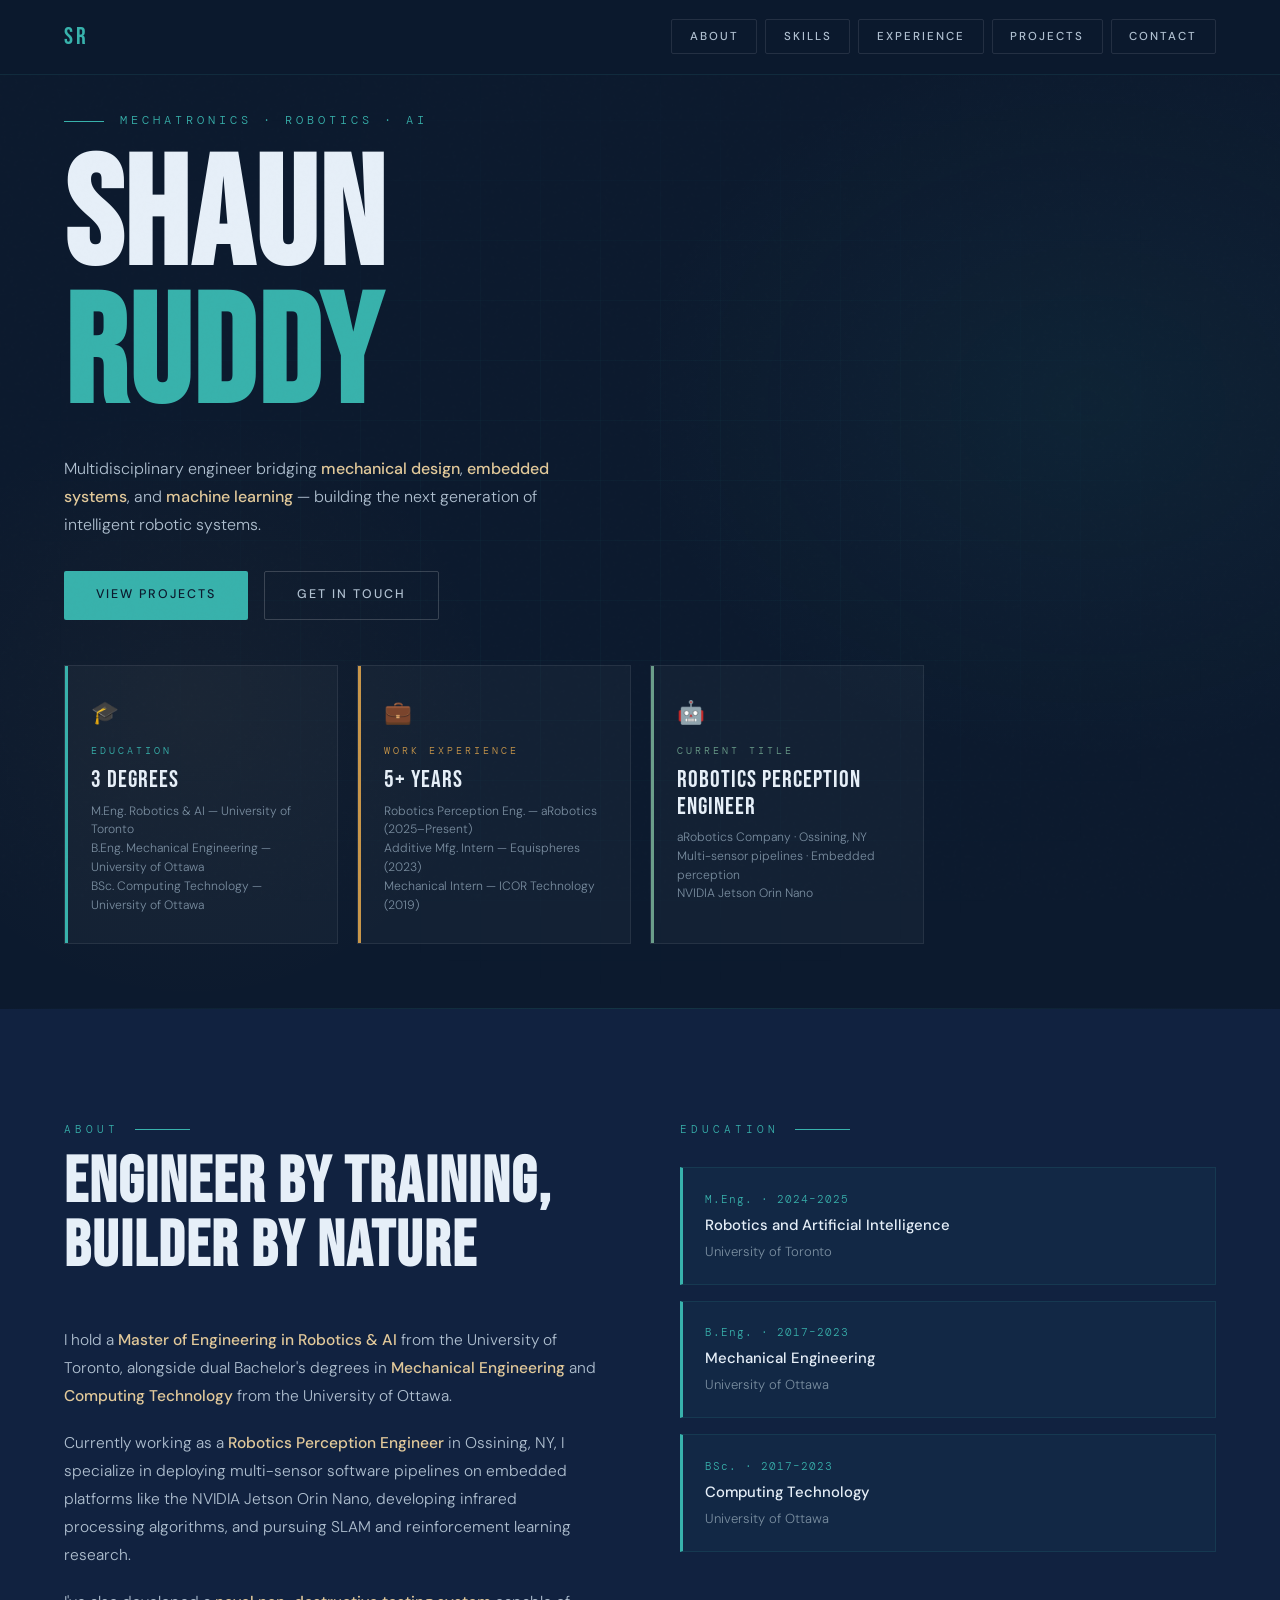
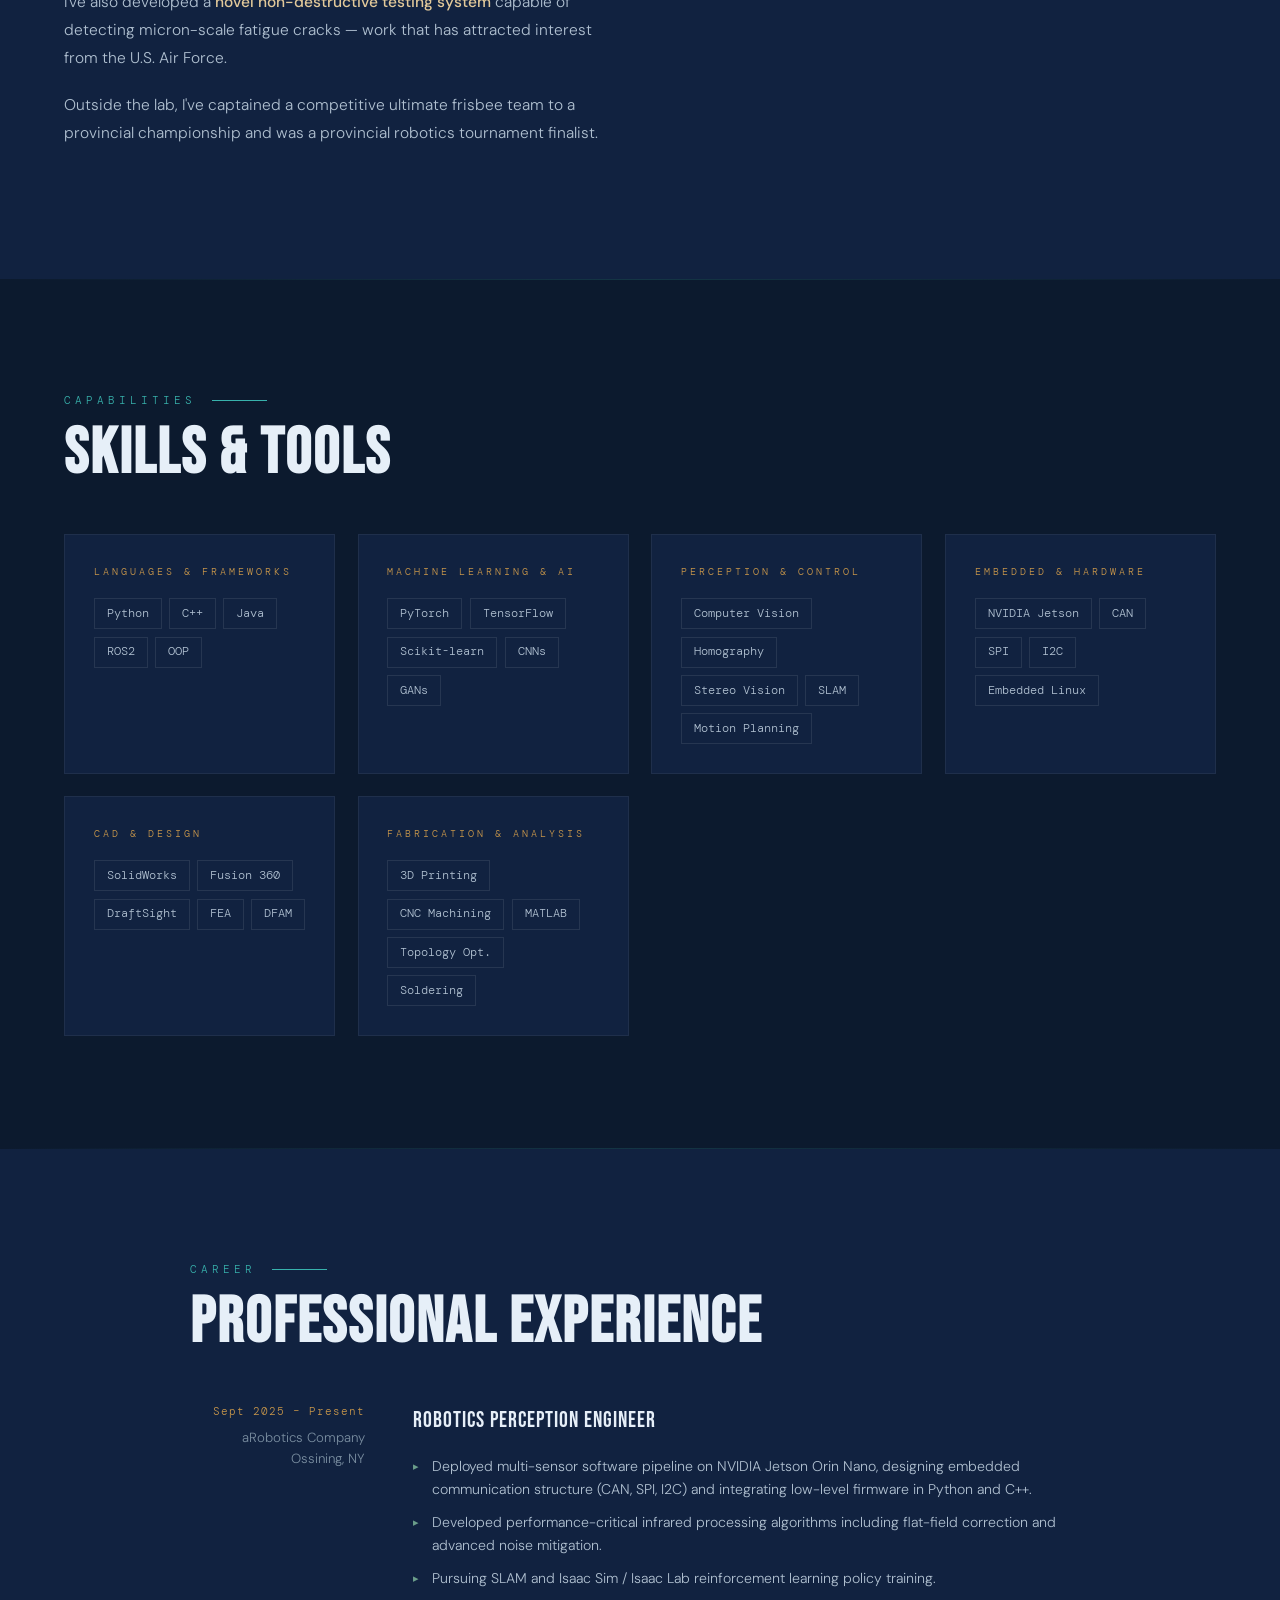
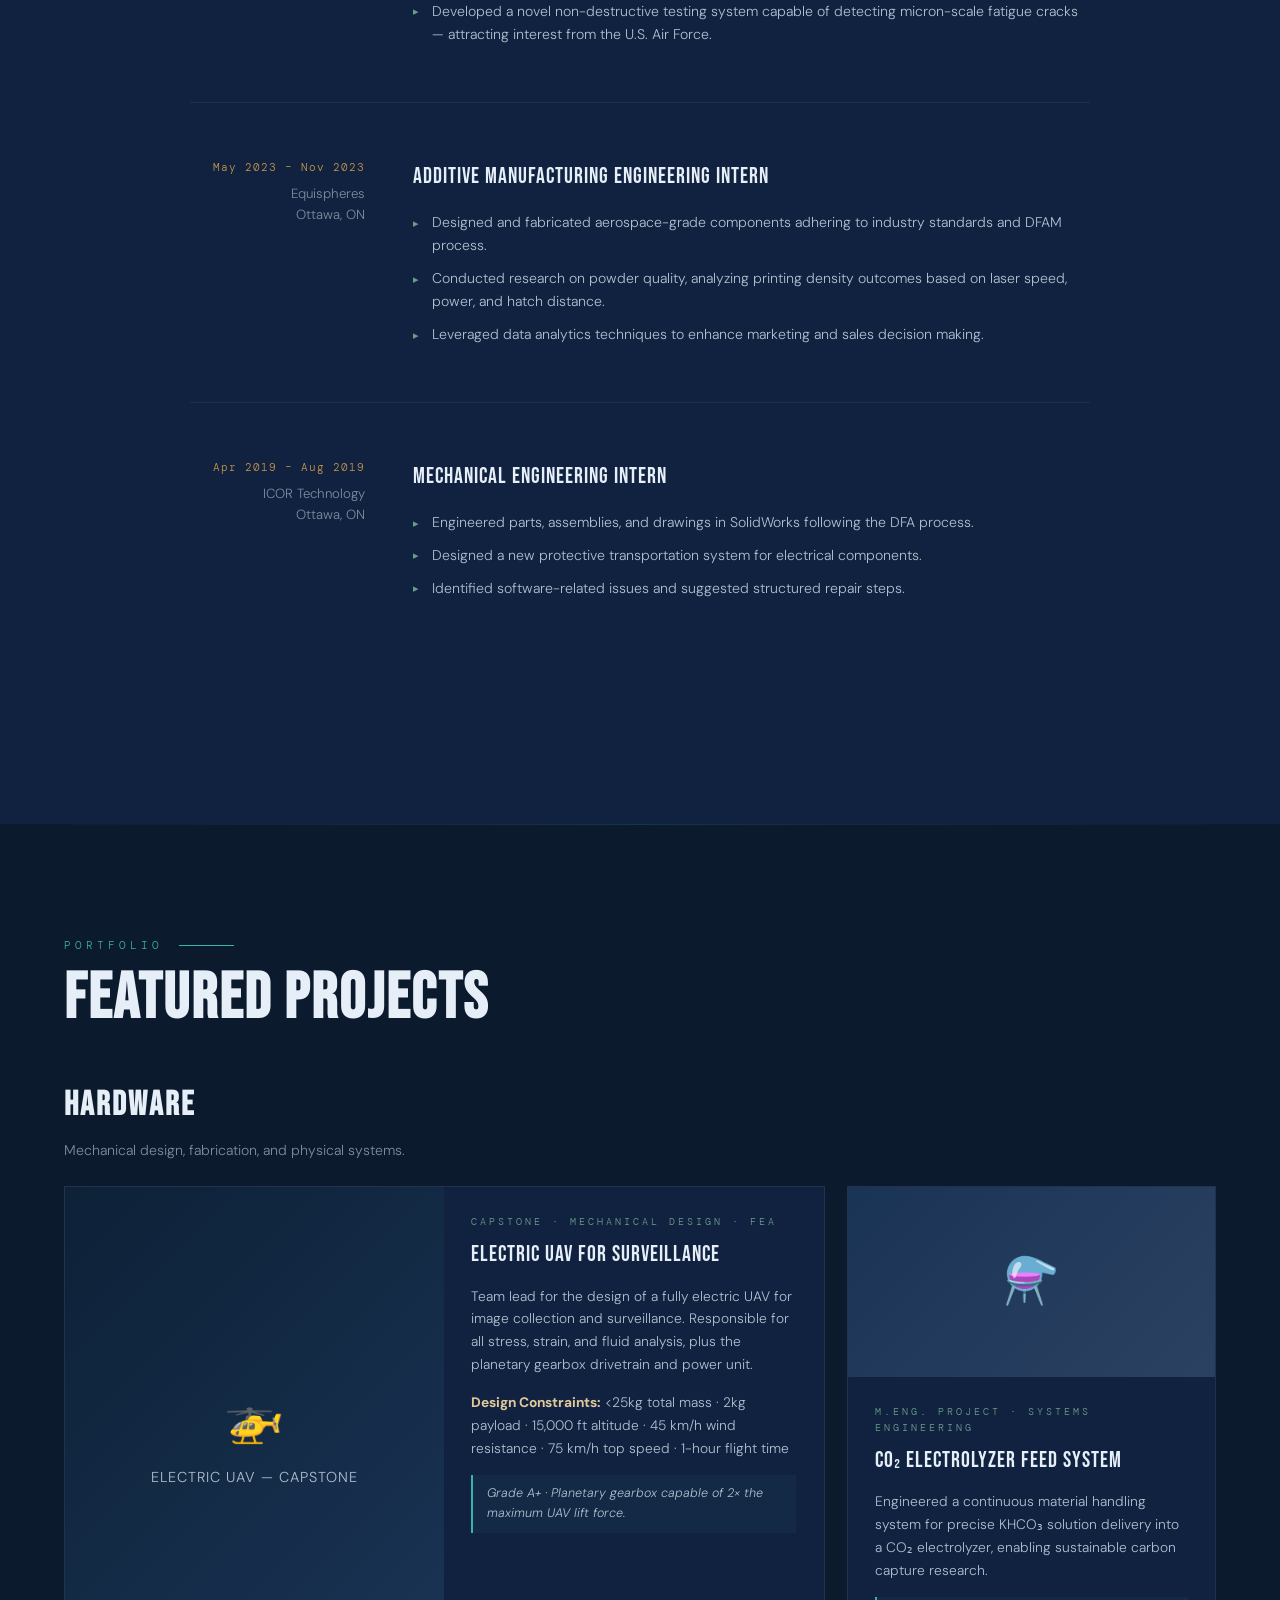
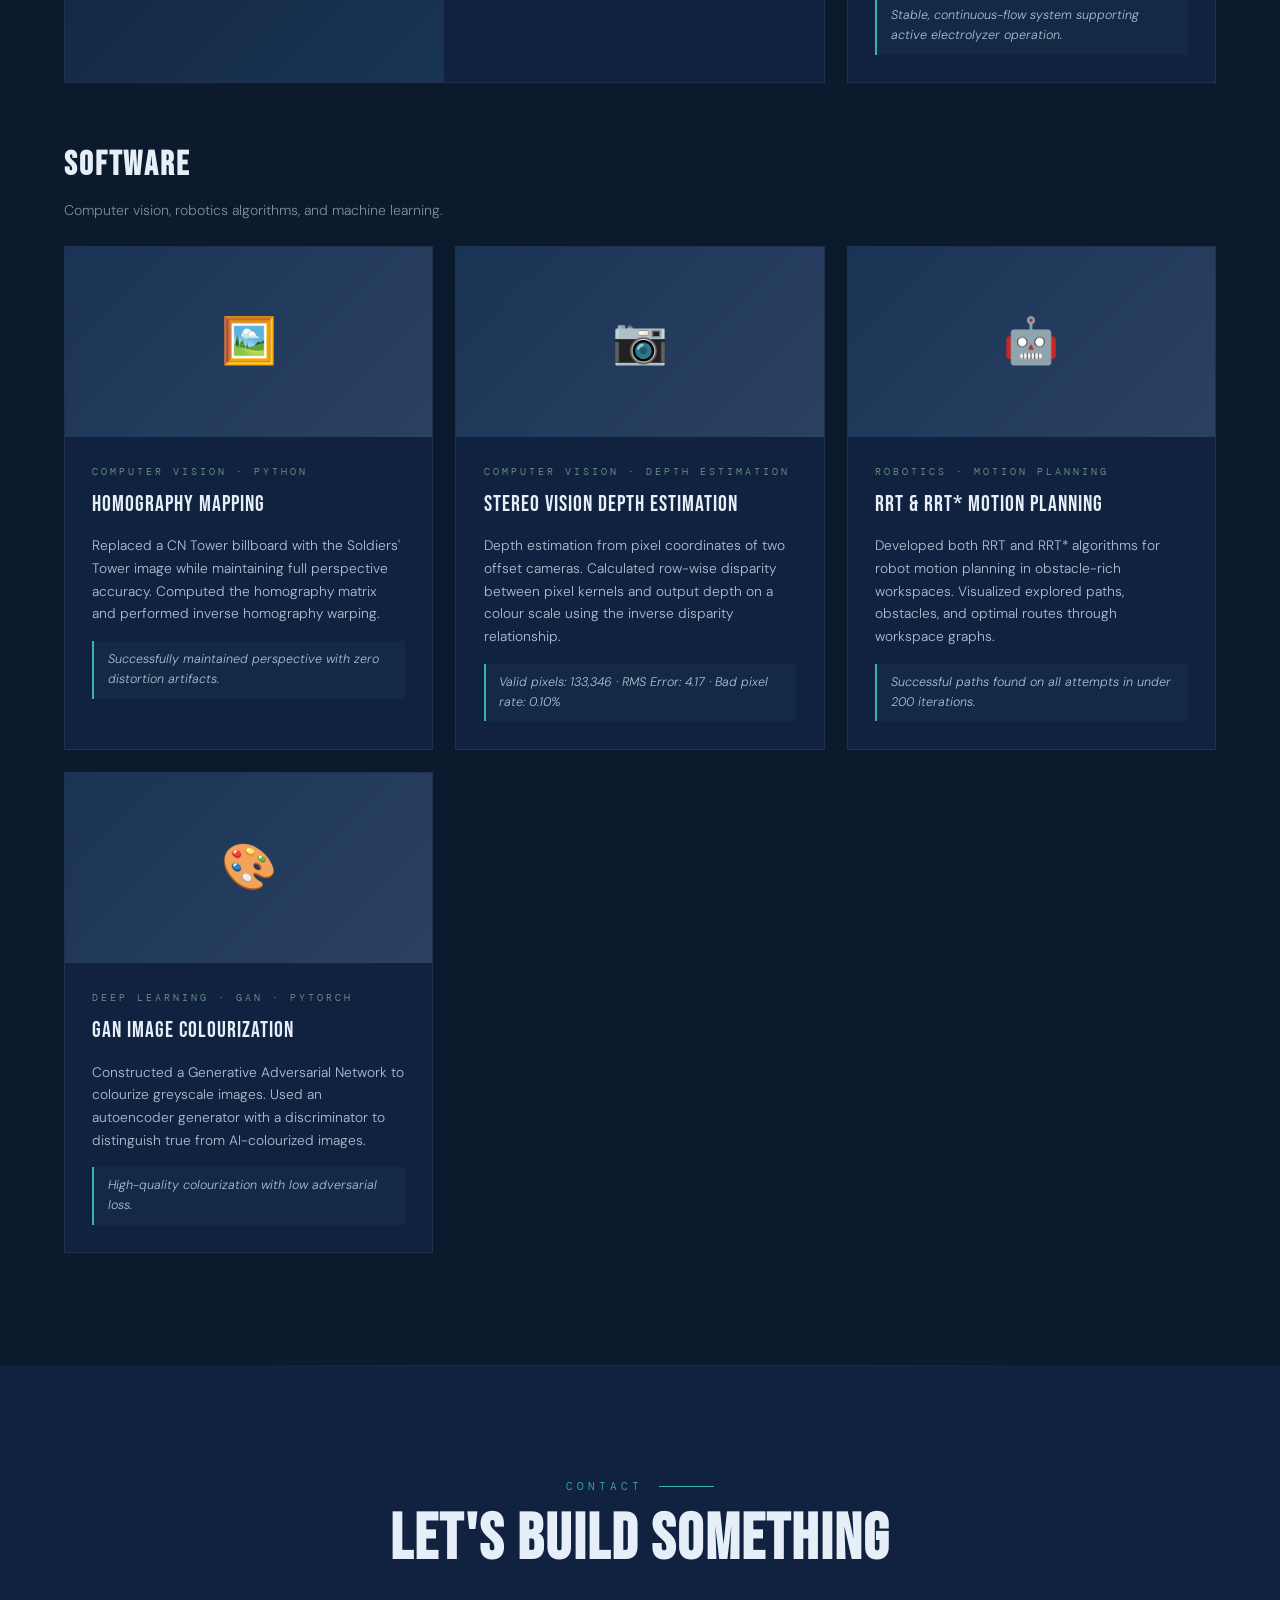
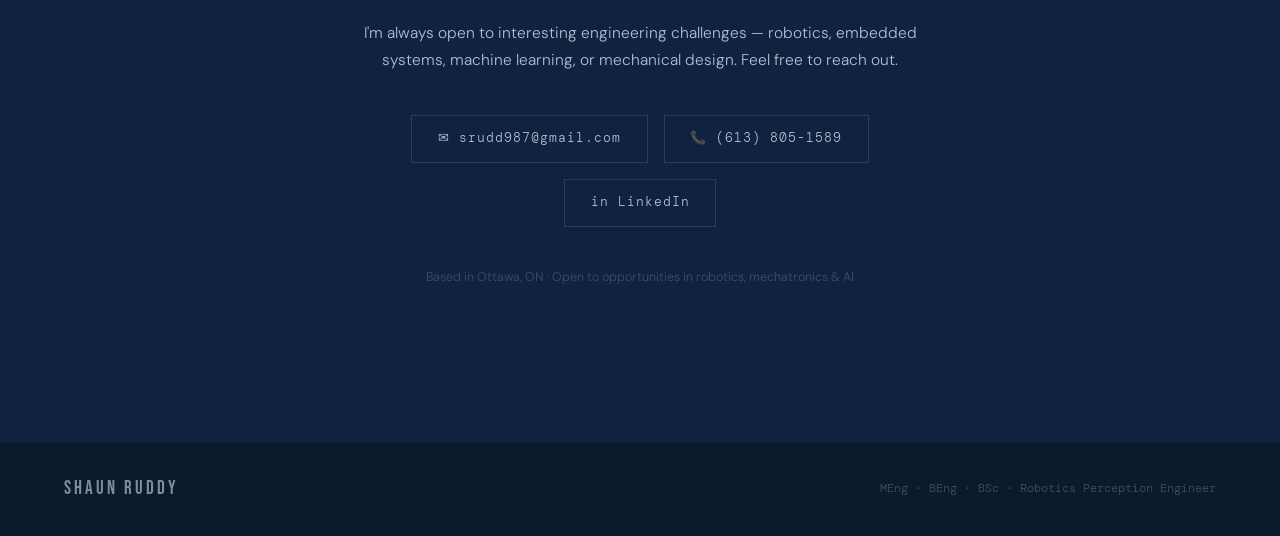
==== commit f6d975f3: "Implement responsive navigation menu with toggle functionality and backdrop for mobile view, enhanci" ====
--- a/shaun_ruddy_portfolio.html
+++ b/shaun_ruddy_portfolio.html
@@ -45,8 +45,8 @@
   }
 
   /* ── NAV ── */
-  nav {
-    position: fixed; top: 0; left: 0; right: 0; z-index: 100;
+  .site-nav {
+    position: fixed; top: 0; left: 0; right: 0; z-index: 1100;
     display: flex; justify-content: space-between; align-items: center;
     padding: 1.1rem 4rem;
     background: rgba(12,26,46,0.88);
@@ -56,8 +56,14 @@
   .nav-logo {
     font-family: 'Bebas Neue', sans-serif;
     font-size: 1.5rem; letter-spacing: 3px; color: var(--teal);
-  }
-  .nav-links { display: flex; gap: 0.5rem; list-style: none; }
+    text-decoration: none;
+    flex-shrink: 0;
+    position: relative;
+    z-index: 1102;
+  }
+  .nav-logo:hover { color: var(--white); }
+  .nav-menu { display: flex; align-items: center; }
+  .nav-links { display: flex; gap: 0.5rem; list-style: none; margin: 0; padding: 0; }
   .nav-links a {
     display: inline-block;
     padding: 0.45rem 1.1rem;
@@ -71,6 +77,34 @@
   .nav-links a:hover {
     border-color: var(--teal); color: var(--teal);
     background: rgba(56,178,172,0.07);
+  }
+  .nav-toggle {
+    display: none;
+    flex-direction: column;
+    justify-content: center;
+    align-items: center;
+    gap: 5px;
+    width: 44px;
+    height: 44px;
+    padding: 0;
+    background: transparent;
+    border: 1px solid rgba(255,255,255,0.14);
+    border-radius: 2px;
+    cursor: pointer;
+    flex-shrink: 0;
+    transition: border-color 0.2s, background 0.2s;
+  }
+  .nav-toggle:hover { border-color: var(--teal); background: rgba(56,178,172,0.06); }
+  .nav-toggle-bar {
+    display: block;
+    width: 20px;
+    height: 2px;
+    background: var(--grey-pale);
+    border-radius: 1px;
+    transition: transform 0.25s ease, opacity 0.2s ease;
+  }
+  .nav-backdrop {
+    display: none;
   }
 
   /* ── HERO ── */
@@ -357,7 +391,84 @@
 
   /* ── RESPONSIVE ── */
   @media (max-width: 850px) {
-    nav { padding: 1rem 1.5rem; }
+    .site-nav { padding: 0.85rem 1.25rem; }
+    .nav-toggle { display: inline-flex; }
+    .nav-backdrop {
+      display: block;
+      position: fixed;
+      inset: 0;
+      top: 0;
+      left: 0;
+      right: 0;
+      bottom: 0;
+      z-index: 1098;
+      background: rgba(0,0,0,0.52);
+      opacity: 0;
+      visibility: hidden;
+      pointer-events: none;
+      transition: opacity 0.28s ease, visibility 0.28s ease;
+    }
+    .site-nav.is-open .nav-backdrop {
+      opacity: 1;
+      visibility: visible;
+      pointer-events: auto;
+    }
+    .nav-menu {
+      position: fixed;
+      top: 0;
+      right: 0;
+      width: min(300px, 86vw);
+      height: 100vh;
+      height: 100dvh;
+      max-height: 100vh;
+      max-height: 100dvh;
+      margin: 0;
+      padding: 4.75rem 1.25rem 2rem;
+      flex-direction: column;
+      align-items: stretch;
+      justify-content: flex-start;
+      background: rgba(10, 22, 40, 0.98);
+      backdrop-filter: blur(18px);
+      border-left: 1px solid rgba(56,178,172,0.18);
+      box-shadow: -12px 0 40px rgba(0,0,0,0.35);
+      z-index: 1099;
+      transform: translateX(100%);
+      transition: transform 0.28s ease;
+      overflow-y: auto;
+      -webkit-overflow-scrolling: touch;
+    }
+    .site-nav.is-open .nav-menu {
+      transform: translateX(0);
+    }
+    .nav-toggle {
+      position: relative;
+      z-index: 1101;
+    }
+    .site-nav.is-open .nav-toggle-bar:nth-child(1) {
+      transform: translateY(7px) rotate(45deg);
+    }
+    .site-nav.is-open .nav-toggle-bar:nth-child(2) {
+      opacity: 0;
+    }
+    .site-nav.is-open .nav-toggle-bar:nth-child(3) {
+      transform: translateY(-7px) rotate(-45deg);
+    }
+    .nav-links {
+      flex-direction: column;
+      gap: 0.35rem;
+      width: 100%;
+    }
+    .nav-links a {
+      display: block;
+      padding: 0.85rem 1rem;
+      font-size: 0.82rem;
+      letter-spacing: 2px;
+      border-radius: 2px;
+    }
+    body.nav-open {
+      overflow: hidden;
+      touch-action: none;
+    }
     section { padding: 5rem 1.5rem; }
     #hero { padding: 6rem 1.5rem 3rem; }
     .about-grid { grid-template-columns: 1fr; gap: 3rem; }
@@ -368,8 +479,13 @@
     .project-card.wide .project-img-placeholder { height: 190px; min-height: 190px; }
     .project-card.wide .project-media { min-height: 190px; height: 190px; }
     footer { flex-direction: column; gap: 1rem; text-align: center; }
-    .nav-links { gap: 0.3rem; }
-    .nav-links a { padding: 0.4rem 0.7rem; font-size: 0.65rem; }
+  }
+  @media (max-width: 850px) and (prefers-reduced-motion: reduce) {
+    .nav-menu,
+    .nav-backdrop,
+    .nav-toggle-bar {
+      transition: none;
+    }
   }
 </style>
 </head>
@@ -434,8 +550,87 @@
     return CONTACT_ICON[type] + ' ' + label;
   }
 
+  function initNavMobile(nav, toggle, backdrop, menu, logo) {
+    const mq = window.matchMedia('(max-width: 850px)');
+
+    function closeNav() {
+      nav.classList.remove('is-open');
+      toggle.setAttribute('aria-expanded', 'false');
+      toggle.setAttribute('aria-label', 'Open menu');
+      document.body.classList.remove('nav-open');
+      backdrop.setAttribute('aria-hidden', 'true');
+    }
+
+    function openNav() {
+      if (!mq.matches) return;
+      nav.classList.add('is-open');
+      toggle.setAttribute('aria-expanded', 'true');
+      toggle.setAttribute('aria-label', 'Close menu');
+      document.body.classList.add('nav-open');
+      backdrop.setAttribute('aria-hidden', 'false');
+    }
+
+    function onToggleClick() {
+      if (nav.classList.contains('is-open')) closeNav();
+      else openNav();
+    }
+
+    toggle.addEventListener('click', onToggleClick);
+    backdrop.addEventListener('click', closeNav);
+
+    menu.querySelectorAll('a').forEach((a) => {
+      a.addEventListener('click', () => {
+        if (mq.matches) closeNav();
+      });
+    });
+
+    logo.addEventListener('click', () => {
+      if (mq.matches) closeNav();
+    });
+
+    document.addEventListener('keydown', (e) => {
+      if (e.key === 'Escape' && nav.classList.contains('is-open')) closeNav();
+    });
+
+    mq.addEventListener('change', () => {
+      if (!mq.matches) closeNav();
+    });
+  }
+
   function renderNav(meta, navigation) {
     const nav = document.getElementById('site-nav');
+    nav.className = 'site-nav';
+    nav.innerHTML = '';
+
+    const logo = document.createElement('a');
+    logo.href = '#hero';
+    logo.className = 'nav-logo';
+    logo.textContent = meta.initials;
+    logo.setAttribute('aria-label', 'Back to top');
+
+    const toggle = document.createElement('button');
+    toggle.type = 'button';
+    toggle.className = 'nav-toggle';
+    toggle.id = 'nav-toggle';
+    toggle.setAttribute('aria-expanded', 'false');
+    toggle.setAttribute('aria-controls', 'nav-menu');
+    toggle.setAttribute('aria-label', 'Open menu');
+    for (let i = 0; i < 3; i += 1) {
+      const bar = document.createElement('span');
+      bar.className = 'nav-toggle-bar';
+      bar.setAttribute('aria-hidden', 'true');
+      toggle.appendChild(bar);
+    }
+
+    const backdrop = document.createElement('div');
+    backdrop.className = 'nav-backdrop';
+    backdrop.id = 'nav-backdrop';
+    backdrop.setAttribute('aria-hidden', 'true');
+
+    const menu = document.createElement('div');
+    menu.id = 'nav-menu';
+    menu.className = 'nav-menu';
+
     const ul = document.createElement('ul');
     ul.className = 'nav-links';
     navigation.forEach((item) => {
@@ -446,12 +641,14 @@
       li.appendChild(a);
       ul.appendChild(li);
     });
-    nav.innerHTML = '';
-    const logo = document.createElement('div');
-    logo.className = 'nav-logo';
-    logo.textContent = meta.initials;
+    menu.appendChild(ul);
+
     nav.appendChild(logo);
-    nav.appendChild(ul);
+    nav.appendChild(toggle);
+    nav.appendChild(backdrop);
+    nav.appendChild(menu);
+
+    initNavMobile(nav, toggle, backdrop, menu, logo);
   }
 
   function renderHero(data) {
